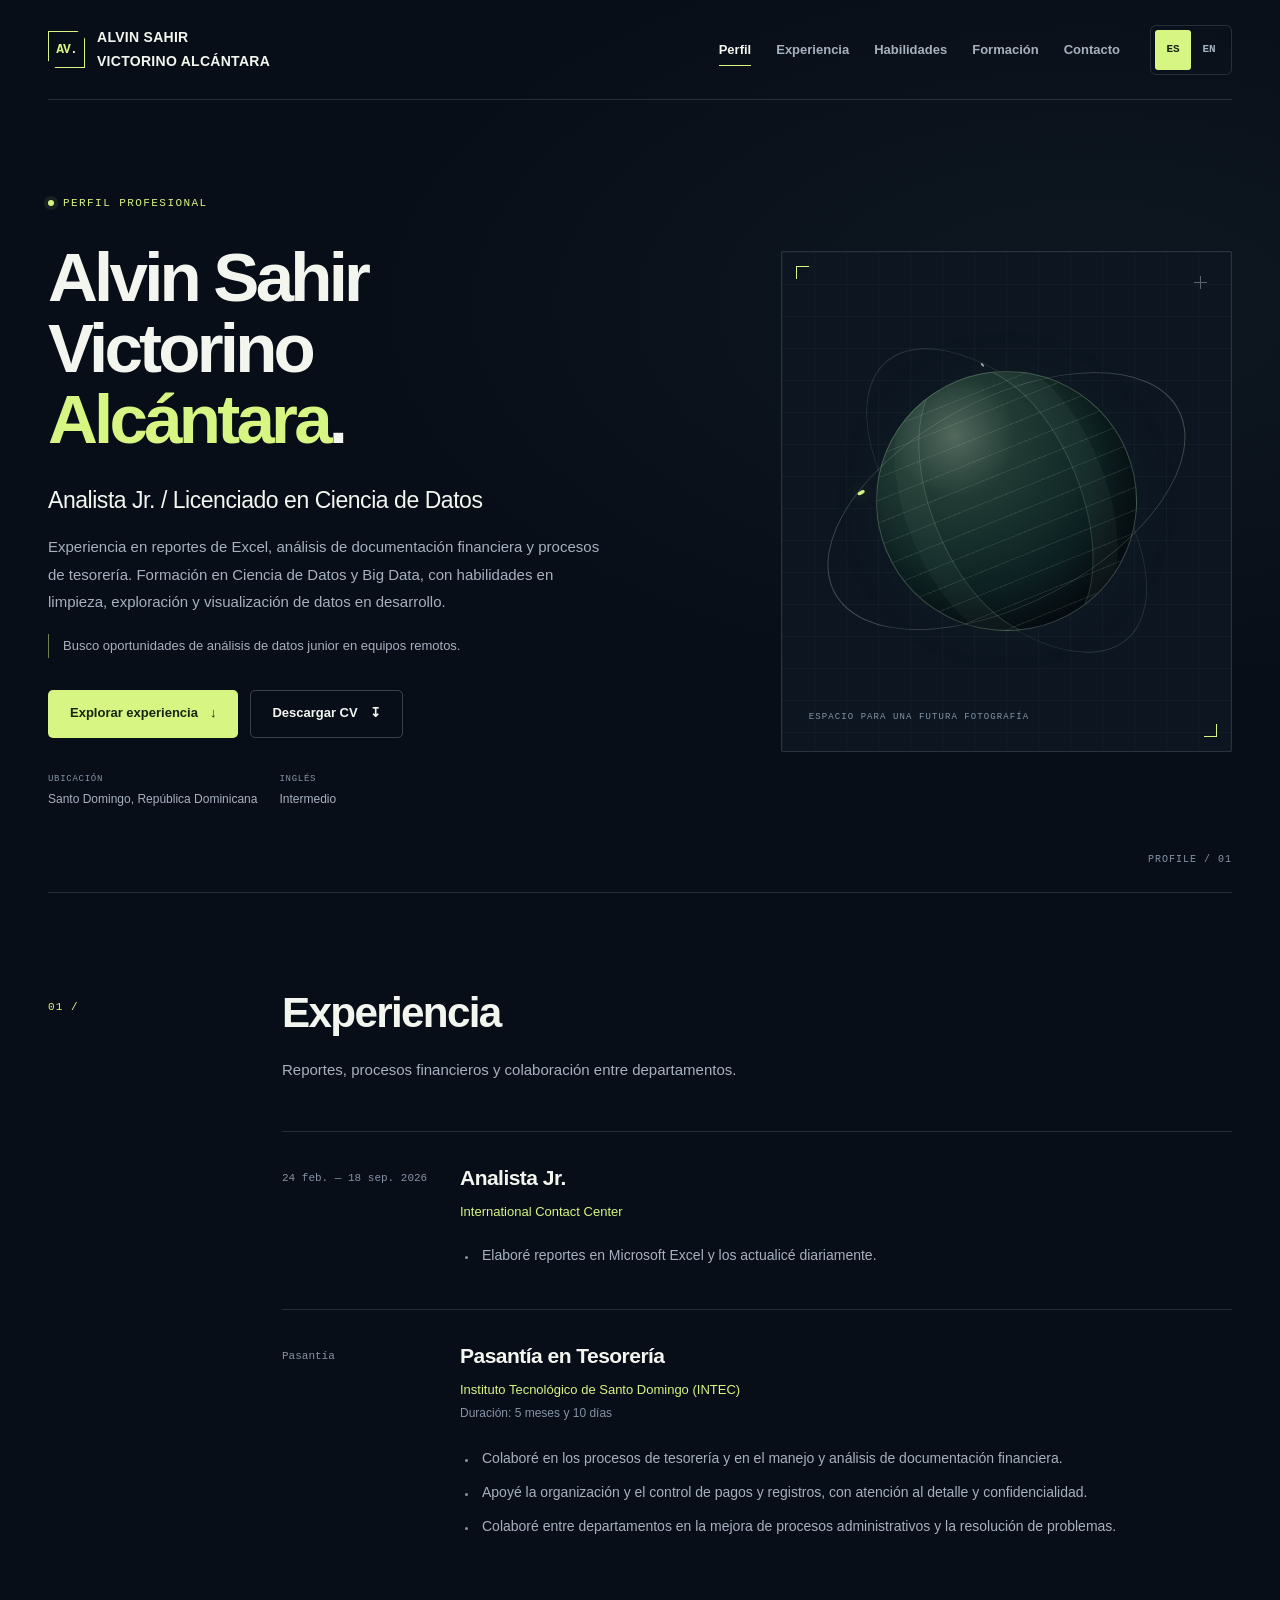
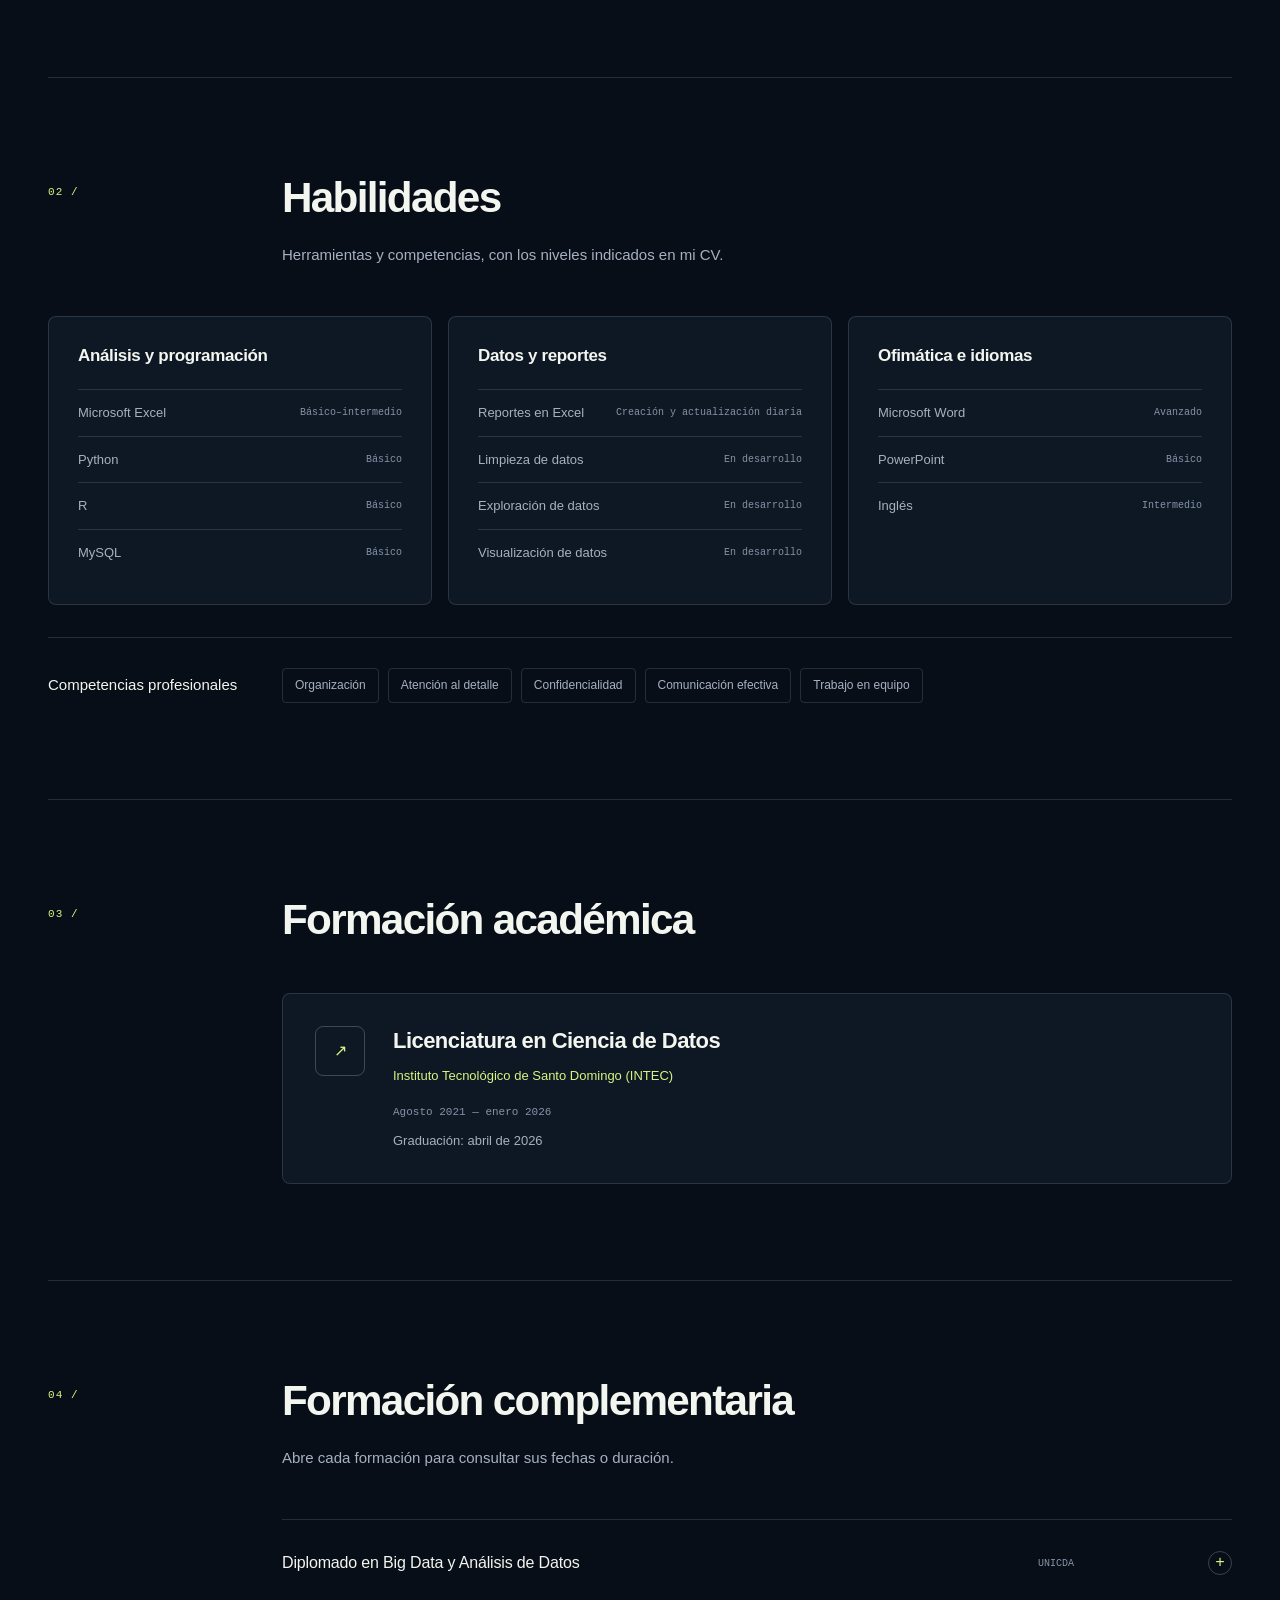
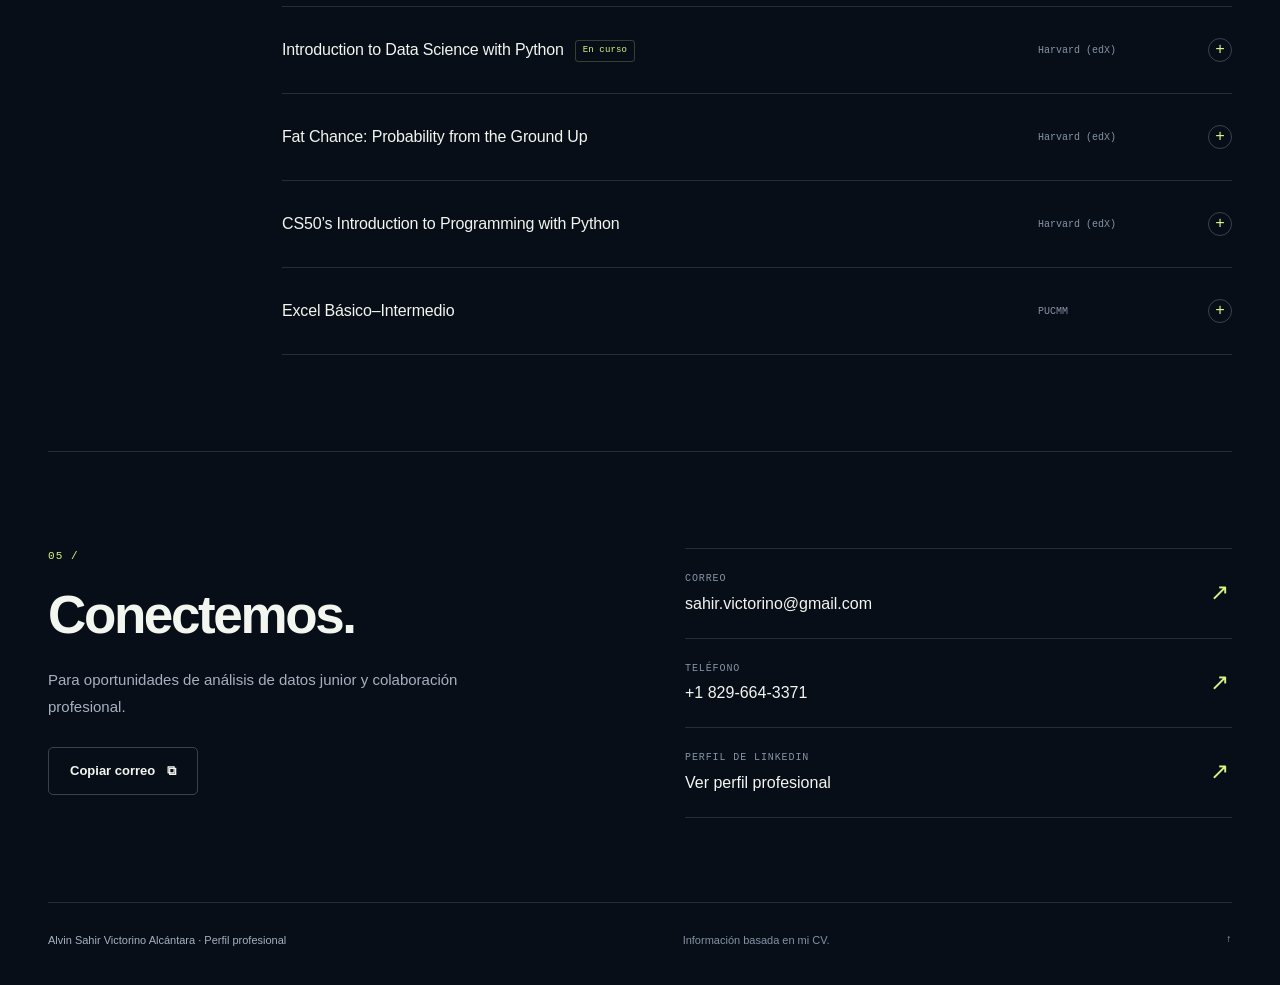
==== index.html @ cb299d7b "Publish bilingual CV website" ====
<!doctype html>
<html lang="es">
<head>
  <meta charset="utf-8">
  <meta name="viewport" content="width=device-width, initial-scale=1">
  <meta name="robots" content="noindex, nofollow, noarchive">
  <meta name="googlebot" content="noindex, nofollow, noarchive">
  <meta name="referrer" content="no-referrer">
  <meta name="theme-color" content="#090f16">
  <meta name="description" content="Perfil profesional de Alvin Sahir Victorino Alcántara: experiencia, habilidades y formación en Ciencia de Datos.">
  <title>Alvin Sahir Victorino Alcántara · Ciencia de Datos</title>
  <link rel="icon" href="./assets/favicon.svg" type="image/svg+xml">
  <link rel="stylesheet" href="./assets/styles.css">
  <script type="module" src="./assets/app.js"></script>
</head>
<body data-language="es" data-email="sahir.victorino@gmail.com" data-download-label="Descargar CV" data-downloading="Preparando descarga…" data-download-done="Descarga del CV iniciada." data-download-error="No se pudo descargar. Inténtalo de nuevo o contacta por correo." data-copied="Correo copiado." data-copy-error="No se pudo copiar. Puedes abrir el enlace de correo." data-menu-open="Abrir menú" data-menu-close="Cerrar menú">
  <a class="skip-link" href="#main">Saltar al contenido</a>
  <div class="site-shell">
    <header class="site-header">
      <a href="#profile" class="brand" aria-label="Alvin Sahir Victorino Alcántara"><span class="brand-mark" aria-hidden="true">AV<span>.</span></span><span class="brand-name">ALVIN SAHIR<br>VICTORINO ALCÁNTARA</span></a>
      <nav class="desktop-nav" aria-label="Navegación principal"><a class="nav-link" href="#profile">Perfil</a><a class="nav-link" href="#experience">Experiencia</a><a class="nav-link" href="#skills">Habilidades</a><a class="nav-link" href="#education">Formación</a><a class="nav-link" href="#contact">Contacto</a></nav>
      <div class="header-actions">
        <nav class="language-switch" aria-label="Idioma">
          <a data-language-link href="./" lang="es" hreflang="es" aria-label="Español" aria-current="page">ES</a>
          <a data-language-link href="./en/" lang="en" hreflang="en" aria-label="English">EN</a>
        </nav>
        <button class="menu-toggle" type="button" aria-label="Abrir menú" aria-expanded="false" aria-controls="mobile-nav"><span aria-hidden="true">☰</span></button>
      </div>
      <nav id="mobile-nav" class="mobile-nav" aria-label="Navegación móvil" hidden><a class="nav-link" href="#profile">Perfil</a><a class="nav-link" href="#experience">Experiencia</a><a class="nav-link" href="#skills">Habilidades</a><a class="nav-link" href="#education">Formación</a><a class="nav-link" href="#contact">Contacto</a></nav>
    </header>
    <main id="main" tabindex="-1">
      <section id="profile" class="hero section" aria-labelledby="profile-title">
        <div class="hero-copy">
          <p class="eyebrow"><span class="status-dot" aria-hidden="true"></span>Perfil profesional</p>
          <h1 id="profile-title" class="hero-name"><span>Alvin Sahir</span><span>Victorino</span><span>Alcántara<span class="name-dot" aria-hidden="true">.</span></span></h1>
          <p class="hero-role">Analista Jr. / Licenciado en Ciencia de Datos</p>
          <p class="hero-summary">Experiencia en reportes de Excel, análisis de documentación financiera y procesos de tesorería. Formación en Ciencia de Datos y Big Data, con habilidades en limpieza, exploración y visualización de datos en desarrollo.</p>
          <p class="hero-goal">Busco oportunidades de análisis de datos junior en equipos remotos.</p>
          <div class="hero-actions"><a class="button primary" href="#experience">Explorar experiencia<span aria-hidden="true">↓</span></a><button class="button secondary" type="button" data-download>Descargar CV<span aria-hidden="true">↧</span></button></div>
          <div class="hero-meta"><div class="meta-item"><span>Ubicación</span><strong>Santo Domingo, República Dominicana</strong></div><div class="meta-item"><span>Inglés</span><strong>Intermedio</strong></div></div>
        </div>
        <div class="hero-art">
          <div class="photo-stage" role="img" aria-label="Fondo abstracto provisional">
            <div class="orbital" aria-hidden="true"></div><div class="orbital ring-two" aria-hidden="true"></div><div class="abstract-core" aria-hidden="true"></div><div class="art-crosshair" aria-hidden="true">+</div>
            <span class="art-caption">Espacio para una futura fotografía</span>
          </div><span class="hero-index" aria-hidden="true">PROFILE / 01</span>
        </div>
      </section>
      <section id="experience" class="section" aria-labelledby="experience-title">
        <div class="section-heading"><p class="section-kicker">01 /</p><h2 id="experience-title">Experiencia</h2><p class="section-intro">Reportes, procesos financieros y colaboración entre departamentos.</p></div>
        <div class="experience-list"><article class="experience-item" data-fact-id="icc"><div class="experience-date">24 feb. — 18 sep. 2026</div><div class="experience-body"><h3>Analista Jr.</h3><p class="organization">International Contact Center</p><ul class="detail-list"><li>Elaboré reportes en Microsoft Excel y los actualicé diariamente.</li></ul></div></article><article class="experience-item" data-fact-id="intec-treasury"><div class="experience-date">Pasantía</div><div class="experience-body"><h3>Pasantía en Tesorería</h3><p class="organization">Instituto Tecnológico de Santo Domingo (INTEC)</p><p class="duration">Duración: 5 meses y 10 días</p><ul class="detail-list"><li>Colaboré en los procesos de tesorería y en el manejo y análisis de documentación financiera.</li><li>Apoyé la organización y el control de pagos y registros, con atención al detalle y confidencialidad.</li><li>Colaboré entre departamentos en la mejora de procesos administrativos y la resolución de problemas.</li></ul></div></article></div>
      </section>
      <section id="skills" class="section" aria-labelledby="skills-title">
        <div class="section-heading"><p class="section-kicker">02 /</p><h2 id="skills-title">Habilidades</h2><p class="section-intro">Herramientas y competencias, con los niveles indicados en mi CV.</p></div>
        <div class="skill-grid"><article class="skill-group"><h3>Análisis y programación</h3><ul class="skill-list"><li><span class="skill-name">Microsoft Excel</span><span class="skill-level">Básico–intermedio</span></li><li><span class="skill-name">Python</span><span class="skill-level">Básico</span></li><li><span class="skill-name">R</span><span class="skill-level">Básico</span></li><li><span class="skill-name">MySQL</span><span class="skill-level">Básico</span></li></ul></article><article class="skill-group"><h3>Datos y reportes</h3><ul class="skill-list"><li><span class="skill-name">Reportes en Excel</span><span class="skill-level">Creación y actualización diaria</span></li><li><span class="skill-name">Limpieza de datos</span><span class="skill-level">En desarrollo</span></li><li><span class="skill-name">Exploración de datos</span><span class="skill-level">En desarrollo</span></li><li><span class="skill-name">Visualización de datos</span><span class="skill-level">En desarrollo</span></li></ul></article><article class="skill-group"><h3>Ofimática e idiomas</h3><ul class="skill-list"><li><span class="skill-name">Microsoft Word</span><span class="skill-level">Avanzado</span></li><li><span class="skill-name">PowerPoint</span><span class="skill-level">Básico</span></li><li><span class="skill-name">Inglés</span><span class="skill-level">Intermedio</span></li></ul></article></div>
        <div class="soft-skills"><h3>Competencias profesionales</h3><ul class="skill-tags"><li>Organización</li><li>Atención al detalle</li><li>Confidencialidad</li><li>Comunicación efectiva</li><li>Trabajo en equipo</li></ul></div>
      </section>
      <section id="education" class="section" aria-labelledby="education-title">
        <div class="section-heading"><p class="section-kicker">03 /</p><h2 id="education-title">Formación académica</h2></div>
        <article class="education-card"><div class="education-icon" aria-hidden="true">↗</div><div class="education-body"><h3>Licenciatura en Ciencia de Datos</h3><p class="organization">Instituto Tecnológico de Santo Domingo (INTEC)</p><p class="education-date">Agosto 2021 — enero 2026</p><p class="graduation">Graduación: abril de 2026</p></div></article>
      </section>
      <section id="training" class="section" aria-labelledby="training-title">
        <div class="section-heading"><p class="section-kicker">04 /</p><h2 id="training-title">Formación complementaria</h2><p class="section-intro">Abre cada formación para consultar sus fechas o duración.</p></div>
        <div class="training-list"><details class="training-item" data-fact-id="big-data"><summary><span class="training-title">Diplomado en Big Data y Análisis de Datos</span><span class="training-provider">UNICDA</span><span class="training-toggle" aria-hidden="true">+</span></summary><div class="training-detail"><p>Duración: 80 horas.</p></div></details><details class="training-item" data-fact-id="python-data"><summary><span class="training-title">Introduction to Data Science with Python<span class="course-status">En curso</span></span><span class="training-provider">Harvard (edX)</span><span class="training-toggle" aria-hidden="true">+</span></summary><div class="training-detail"><p>Junio 2024 — presente. En curso.</p></div></details><details class="training-item" data-fact-id="probability"><summary><span class="training-title">Fat Chance: Probability from the Ground Up</span><span class="training-provider">Harvard (edX)</span><span class="training-toggle" aria-hidden="true">+</span></summary><div class="training-detail"><p>Noviembre 2024 — 5 de febrero de 2025.</p></div></details><details class="training-item" data-fact-id="cs50-python"><summary><span class="training-title">CS50’s Introduction to Programming with Python</span><span class="training-provider">Harvard (edX)</span><span class="training-toggle" aria-hidden="true">+</span></summary><div class="training-detail"><p>Octubre 2024 — 4 de diciembre de 2024.</p></div></details><details class="training-item" data-fact-id="excel"><summary><span class="training-title">Excel Básico–Intermedio</span><span class="training-provider">PUCMM</span><span class="training-toggle" aria-hidden="true">+</span></summary><div class="training-detail"><p>Marzo — abril de 2021. Duración: 20 horas.</p></div></details></div>
      </section>
      <section id="contact" class="section contact-section" aria-labelledby="contact-title">
        <div class="contact-layout"><div class="contact-copy"><p class="section-kicker">05 /</p><h2 id="contact-title">Conectemos.</h2><p class="section-intro">Para oportunidades de análisis de datos junior y colaboración profesional.</p><button class="button secondary copy-email" type="button" data-copy-email>Copiar correo<span aria-hidden="true">⧉</span></button></div><div class="contact-links">
          <a class="contact-link" href="mailto:sahir.victorino@gmail.com"><span class="contact-label">Correo</span><span class="contact-value">sahir.victorino@gmail.com</span><span class="contact-arrow" aria-hidden="true">↗</span></a>
          <a class="contact-link" href="tel:+18296643371"><span class="contact-label">Teléfono</span><span class="contact-value">+1 829-664-3371</span><span class="contact-arrow" aria-hidden="true">↗</span></a>
          <a class="contact-link" href="https://www.linkedin.com/in/alvin-sahir-victorino-alc%C3%A1ntara-02ab11277/" target="_blank" rel="noopener noreferrer nofollow"><span class="contact-label">Perfil de LinkedIn</span><span class="contact-value">Ver perfil profesional</span><span class="contact-arrow" aria-hidden="true">↗</span></a>
        </div></div>
      </section>
    </main>
    <footer class="site-footer"><span>Alvin Sahir Victorino Alcántara · Perfil profesional</span><span class="footer-note">Información basada en mi CV.</span><a href="#profile" aria-label="Volver al inicio">↑</a></footer>
  </div>
  <div class="toast" role="status" aria-live="polite" hidden></div>
</body>
</html>
---- assets/styles.css ----
/* Source-owned design system. The portrait stage accepts a future .profile-image. */
:root {
  color-scheme: dark;
  --ink: #080e18;
  --surface: #0e1724;
  --surface-raised: #141f2e;
  --text: #f3f5ef;
  --muted: #a6b1c0;
  --quiet: #8493a6;
  --accent: #d6f583;
  --accent-ink: #17230b;
  --line: rgba(166, 186, 205, .18);
  --line-strong: rgba(166, 186, 205, .3);
  --content-width: 1220px;
  --radius: 16px;
  --sans: 'Segoe UI', Arial, sans-serif;
  --mono: 'Cascadia Code', 'Consolas', monospace;
}

*, *::before, *::after { box-sizing: border-box; }
html { scroll-behavior: smooth; scroll-padding-top: 112px; }
body {
  margin: 0;
  background: var(--ink);
  color: var(--text);
  font-family: var(--sans);
  font-size: 16px;
  line-height: 1.65;
  -webkit-font-smoothing: antialiased;
  text-rendering: optimizeLegibility;
}
body::before {
  position: absolute;
  inset: 0 0 auto;
  height: 880px;
  z-index: -1;
  pointer-events: none;
  content: '';
  background: radial-gradient(ellipse at 85% 35%, rgba(80, 114, 123, .09), transparent 48%);
}
::selection { background: var(--accent); color: var(--accent-ink); }
a { color: inherit; }
button, input { font: inherit; }
button { color: inherit; }
button, a, summary { -webkit-tap-highlight-color: transparent; }
button, summary { cursor: pointer; }
img { display: block; max-width: 100%; }
button { appearance: none; }
a:focus-visible, button:focus-visible, summary:focus-visible {
  outline: 3px solid var(--accent);
  outline-offset: 5px;
}
[hidden] { display: none !important; }
h1, h2, h3, p { margin: 0; }
h1, h2, h3 { line-height: 1.16; }
ul { margin: 0; padding: 0; }
.site-shell { width: min(var(--content-width), calc(100% - 96px)); margin-inline: auto; }
.sr-only {
  position: absolute;
  width: 1px;
  height: 1px;
  padding: 0;
  margin: -1px;
  overflow: hidden;
  clip: rect(0, 0, 0, 0);
  white-space: nowrap;
  border: 0;
}
.skip-link {
  position: fixed;
  top: 12px;
  left: 12px;
  z-index: 100;
  padding: 10px 18px;
  border-radius: 4px;
  background: var(--accent);
  color: var(--accent-ink);
  font-weight: 700;
  text-decoration: none;
  transform: translateY(-160%);
}
.skip-link:focus { transform: translateY(0); }

/* Navigation */
.site-header {
  display: flex;
  align-items: center;
  justify-content: space-between;
  gap: 30px;
  min-height: 100px;
  border-bottom: 1px solid var(--line);
}
.brand { display: inline-flex; align-items: center; gap: 12px; text-decoration: none; flex-shrink: 0; }
.brand-mark {
  display: flex;
  align-items: center;
  justify-content: center;
  width: 37px;
  height: 37px;
  border: 1px solid var(--accent);
  color: var(--accent);
  font-family: var(--mono);
  font-size: 13px;
  font-weight: 600;
  letter-spacing: -1px;
  clip-path: polygon(0 0, 80% 0, 100% 20%, 100% 100%, 20% 100%, 0 80%);
}
.brand-mark > span { color: var(--text); }
.brand-name { font-size: 14px; font-weight: 650; letter-spacing: .02em; }
.desktop-nav { display: flex; align-items: center; gap: 25px; margin-left: auto; }
.nav-link {
  position: relative;
  padding-block: 8px;
  color: var(--muted);
  font-size: 13px;
  font-weight: 550;
  text-decoration: none;
  transition: color .18s ease;
}
.nav-link::after {
  position: absolute;
  bottom: 2px;
  left: 0;
  width: 100%;
  height: 1px;
  content: '';
  background: var(--accent);
  transform: scaleX(0);
  transform-origin: left;
  transition: transform .18s ease;
}
.nav-link:hover, .nav-link[aria-current='location'] { color: var(--text); }
.nav-link:hover::after, .nav-link[aria-current='location']::after { transform: scaleX(1); }
.header-actions { display: flex; align-items: center; gap: 16px; }
.language-switch { display: inline-flex; align-items: center; padding: 4px; border: 1px solid var(--line); border-radius: 6px; }
.language-switch a {
  display: grid;
  place-items: center;
  min-width: 36px;
  height: 40px;
  border-radius: 3px;
  color: var(--muted);
  font-family: var(--mono);
  font-size: 11px;
  font-weight: 600;
  text-decoration: none;
}
.language-switch a[aria-current='page'], .language-switch a[aria-current='true'] { background: var(--accent); color: var(--accent-ink); }
.language-switch a:hover { color: var(--text); background: var(--surface-raised); }
.language-switch a[aria-current]:hover { color: var(--accent-ink); background: var(--accent); }
.menu-toggle {
  display: none;
  width: 42px;
  min-height: 42px;
  border: 1px solid var(--line-strong);
  border-radius: 6px;
  background: transparent;
  font-size: 21px;
  line-height: 1;
}
.mobile-nav { width: 100%; flex-basis: 100%; padding: 16px 0 0; }
.mobile-nav .nav-link { display: block; padding: 12px 8px; font-size: 15px; }
.mobile-nav .nav-link::after { display: none; }

/* Intro: a typographic portfolio with a replaceable abstract photo stage. */
.section { padding-block: 96px; border-bottom: 1px solid var(--line); }
.hero {
  position: relative;
  display: grid;
  grid-template-columns: minmax(0, 1.2fr) minmax(0, .8fr);
  align-items: center;
  gap: 56px;
  min-height: 740px;
  padding-top: 94px;
  padding-bottom: 84px;
}
.eyebrow {
  display: flex;
  align-items: center;
  gap: 9px;
  margin-bottom: 30px;
  color: var(--accent);
  font-family: var(--mono);
  font-size: 11px;
  font-weight: 500;
  letter-spacing: .13em;
  text-transform: uppercase;
}
.status-dot { width: 6px; height: 6px; flex: 0 0 6px; border-radius: 50%; background: var(--accent); box-shadow: 0 0 0 4px rgba(214, 245, 131, .08); }
.hero-name { font-size: clamp(47px, 5.4vw, 78px); font-weight: 600; letter-spacing: -.055em; line-height: 1.025; }
.hero-name > span { display: block; }
.hero-name > span:last-child { color: var(--accent); }
.name-dot { color: var(--text); }
.hero-role { max-width: 580px; margin-top: 29px; font-size: clamp(18px, 1.8vw, 23px); font-weight: 450; line-height: 1.4; letter-spacing: -.02em; }
.hero-summary { max-width: 560px; margin-top: 17px; color: var(--muted); font-size: 15px; line-height: 1.85; }
.hero-goal { max-width: 560px; margin-top: 18px; padding-left: 14px; border-left: 1px solid rgba(214, 245, 131, .5); color: var(--muted); font-size: 13px; line-height: 1.8; }
.hero-actions { display: flex; align-items: center; flex-wrap: wrap; gap: 12px; margin-top: 32px; }
.button {
  display: inline-flex;
  align-items: center;
  justify-content: center;
  gap: 12px;
  min-height: 48px;
  padding: 11px 21px;
  border: 1px solid transparent;
  border-radius: 5px;
  font-size: 13px;
  font-weight: 650;
  line-height: 1.4;
  text-decoration: none;
  transition: background .18s ease, border-color .18s ease, transform .18s ease;
}
.button.primary { background: var(--accent); color: var(--accent-ink); }
.button.primary:hover { background: #e2ffa2; transform: translateY(-2px); }
.button.secondary { border-color: var(--line-strong); color: var(--text); background: transparent; }
.button.secondary:hover { background: var(--surface-raised); border-color: var(--muted); transform: translateY(-2px); }
.button svg { width: 16px; height: 16px; flex-shrink: 0; }
.hero-meta { display: flex; flex-wrap: wrap; gap: 10px 22px; margin-top: 34px; color: var(--quiet); }
.meta-item { display: grid; gap: 4px; font-size: 11px; letter-spacing: .02em; }
.meta-item > span { color: var(--quiet); font-family: var(--mono); font-size: 9px; letter-spacing: .08em; text-transform: uppercase; }
.meta-item > strong { color: var(--muted); font-size: 12px; font-weight: 500; line-height: 1.5; letter-spacing: 0; }
.meta-item svg { width: 13px; height: 13px; }
.hero-art { min-width: 0; padding-top: 0; }
.photo-stage {
  position: relative;
  isolation: isolate;
  display: grid;
  place-items: center;
  aspect-ratio: .9;
  width: 100%;
  overflow: hidden;
  border: 1px solid var(--line);
  border-radius: 2px;
  background-color: #0c1520;
  background-image: linear-gradient(rgba(151, 180, 195, .045) 1px, transparent 1px), linear-gradient(90deg, rgba(151, 180, 195, .045) 1px, transparent 1px);
  background-size: 32px 32px;
}
.photo-stage::before, .photo-stage::after {
  position: absolute;
  width: 13px;
  height: 13px;
  content: '';
  z-index: 4;
  border-color: var(--accent);
  border-style: solid;
}
.photo-stage::before { top: 14px; left: 14px; border-width: 1px 0 0 1px; }
.photo-stage::after { right: 14px; bottom: 14px; border-width: 0 1px 1px 0; }
.orbital {
  position: absolute;
  width: 79%;
  height: 79%;
  border: 1px solid rgba(192, 220, 192, .28);
  border-radius: 50%;
  transform: rotate(-28deg) scaleX(1.1) scaleY(.52);
  z-index: 2;
}
.orbital::after { position: absolute; top: 12%; left: 17%; width: 7px; height: 7px; border-radius: 50%; content: ''; background: var(--accent); box-shadow: 0 0 18px rgba(214, 245, 131, .35); }
.orbital.ring-two { width: 76%; height: 76%; transform: rotate(49deg) scaleX(1.08) scaleY(.5); border-color: rgba(182, 212, 232, .16); z-index: 0; }
.orbital.ring-two::after { width: 4px; height: 4px; background: #9aafbf; }
.abstract-core {
  position: relative;
  width: 58%;
  aspect-ratio: 1;
  overflow: hidden;
  border: 1px solid rgba(191, 227, 190, .25);
  border-radius: 50%;
  background: radial-gradient(circle at 30% 25%, #52685d 0, #213b34 23%, #0e2424 55%, #081018 82%);
  box-shadow: inset -18px -16px 34px rgba(0, 0, 0, .38), 0 0 65px rgba(153, 209, 142, .045);
  z-index: 1;
}
.abstract-core::before {
  position: absolute;
  inset: -4%;
  border-radius: 50%;
  content: '';
  background-image: repeating-linear-gradient(0deg, transparent 0, transparent 20px, rgba(211, 241, 208, .1) 20px, rgba(211, 241, 208, .1) 21px);
  transform: rotate(-22deg);
}
.abstract-core::after {
  position: absolute;
  inset: -5% 21%;
  border: 1px solid rgba(211, 241, 208, .18);
  border-radius: 50%;
  content: '';
  transform: rotate(-22deg);
  box-shadow: 27px 0 0 -1px rgba(211, 241, 208, .035), -27px 0 0 -1px rgba(211, 241, 208, .035);
}
.art-crosshair { position: absolute; top: 24px; right: 24px; width: 13px; height: 13px; opacity: .5; font-size: 0; }
.art-crosshair::before, .art-crosshair::after { position: absolute; background: var(--muted); content: ''; }
.art-crosshair::before { width: 13px; height: 1px; top: 6px; }
.art-crosshair::after { width: 1px; height: 13px; left: 6px; }
.art-caption { position: absolute; left: 27px; right: 27px; bottom: 26px; color: var(--quiet); font-family: var(--mono); font-size: 9px; line-height: 1.6; letter-spacing: .12em; text-transform: uppercase; z-index: 5; }
.art-caption strong { display: block; margin-bottom: 5px; color: var(--muted); font-weight: 400; }
.profile-image { position: absolute; inset: 0; width: 100%; height: 100%; object-fit: cover; object-position: center; z-index: 3; }
.photo-stage:has(.profile-image) .art-caption { color: white; text-shadow: 0 1px 5px black; }
.hero-index { position: absolute; bottom: 24px; right: 0; color: var(--quiet); font-family: var(--mono); font-size: 10px; letter-spacing: .1em; }

/* Reading rhythm and work history */
.section-heading { display: grid; grid-template-columns: 190px 1fr; gap: 18px 44px; align-items: start; margin-bottom: 48px; }
.section-kicker { padding-top: 10px; color: var(--accent); font-family: var(--mono); font-size: 11px; line-height: 1.6; letter-spacing: .1em; text-transform: uppercase; }
.section-heading h2 { font-size: clamp(29px, 3.3vw, 43px); font-weight: 550; letter-spacing: -.04em; }
.section-intro { grid-column: 2; max-width: 690px; color: var(--muted); font-size: 15px; line-height: 1.8; }
.experience-list { margin-left: 234px; }
.experience-item { display: grid; grid-template-columns: 146px 1fr; gap: 32px; padding-block: 32px; border-top: 1px solid var(--line); }
.experience-date { color: var(--quiet); font-family: var(--mono); font-size: 11px; line-height: 1.7; padding-top: 5px; }
.experience-body { min-width: 0; }
.experience-body h3 { font-size: 21px; font-weight: 550; letter-spacing: -.025em; line-height: 1.35; }
.organization { margin-top: 9px; color: var(--accent); font-size: 13px; line-height: 1.5; font-weight: 500; }
.duration { margin-top: 5px; color: var(--quiet); font-size: 12px; }
.detail-list { margin-top: 22px; padding-left: 17px; color: var(--muted); font-size: 14px; line-height: 1.8; }
.detail-list li { padding-left: 5px; margin-bottom: 9px; }
.detail-list li::marker { color: var(--quiet); font-size: 9px; }

/* Skills show source descriptions, without fabricated quantitative meters. */
.skill-grid { display: grid; grid-template-columns: repeat(3, minmax(0, 1fr)); gap: 16px; }
.skill-group { padding: 29px; background: var(--surface); border: 1px solid var(--line); border-radius: 8px; }
.skill-group h3 { margin-bottom: 24px; font-size: 17px; font-weight: 550; letter-spacing: -.02em; }
.skill-list { list-style: none; }
.skill-list li { display: flex; justify-content: space-between; flex-wrap: wrap; gap: 5px 15px; padding-block: 12px; border-top: 1px solid var(--line); font-size: 13px; }
.skill-name { color: var(--muted); }
.skill-level { color: var(--quiet); font-family: var(--mono); font-size: 10px; padding-top: 3px; }
.skill-group > p { color: var(--muted); font-size: 13px; line-height: 1.8; }
.skill-tag { display: inline-block; margin: 4px 4px 4px 0; padding: 5px 9px; border: 1px solid var(--line); border-radius: 4px; color: var(--muted); font-size: 11px; }
.soft-skills { display: grid; grid-template-columns: 190px 1fr; align-items: start; gap: 44px; margin-top: 32px; padding-top: 30px; border-top: 1px solid var(--line); }
.soft-skills h3 { padding-top: 6px; color: var(--text); font-size: 15px; font-weight: 500; line-height: 1.5; }
.skill-tags { display: flex; flex-wrap: wrap; gap: 9px; list-style: none; }
.skill-tags li { padding: 7px 12px; border: 1px solid var(--line); border-radius: 4px; color: var(--muted); font-size: 12px; line-height: 1.6; }

/* Academic details and disclosure controls */
.education-card { display: flex; gap: 28px; align-items: flex-start; margin-left: 234px; padding: 32px; background: var(--surface); border: 1px solid var(--line); border-radius: 8px; }
.education-icon { display: grid; place-items: center; width: 50px; height: 50px; flex-shrink: 0; border: 1px solid var(--line-strong); border-radius: 8px; color: var(--accent); }
.education-icon svg { width: 24px; height: 24px; }
.education-body h3 { font-size: 22px; font-weight: 550; line-height: 1.4; letter-spacing: -.025em; }
.education-date { margin-top: 18px; color: var(--quiet); font-family: var(--mono); font-size: 11px; }
.graduation { margin-top: 8px; color: var(--muted); font-size: 13px; }
.training-list { margin-left: 234px; border-top: 1px solid var(--line); }
.training-item { border-bottom: 1px solid var(--line); }
.training-item summary { display: grid; grid-template-columns: 1fr 150px 24px; gap: 20px; align-items: center; min-height: 86px; padding: 23px 0; list-style: none; }
.training-item summary::-webkit-details-marker { display: none; }
.training-title { font-size: 16px; font-weight: 500; line-height: 1.5; letter-spacing: -.01em; }
.course-status { display: inline-block; margin-left: 11px; padding: 3px 7px; border: 1px solid rgba(214, 245, 131, .22); border-radius: 3px; color: var(--accent); font-family: var(--mono); font-size: 9px; font-weight: 400; line-height: 1.5; letter-spacing: .015em; vertical-align: middle; }
.training-provider { color: var(--quiet); font-family: var(--mono); font-size: 10px; line-height: 1.7; }
.training-toggle { display: grid; place-items: center; width: 24px; height: 24px; border: 1px solid var(--line-strong); border-radius: 50%; color: var(--accent); font-family: var(--mono); font-size: 16px; line-height: 1; transition: transform .2s ease; }
.training-item[open] .training-toggle { transform: rotate(45deg); }
.training-item summary:hover .training-title { color: var(--accent); }
.training-detail { padding: 0 190px 26px 0; color: var(--muted); font-size: 14px; line-height: 1.8; }
.training-detail p + p { margin-top: 8px; }

/* Direct, useful contact actions. */
#contact { padding-bottom: 84px; }
.contact-layout { display: grid; grid-template-columns: 1fr 1fr; gap: 90px; }
.contact-copy { max-width: 440px; color: var(--muted); font-size: 16px; line-height: 1.8; }
.contact-copy .section-kicker { padding-top: 0; margin-bottom: 19px; }
.contact-copy h2 { color: var(--text); font-size: clamp(36px, 4.2vw, 53px); font-weight: 550; line-height: 1.14; letter-spacing: -.045em; }
.contact-copy .section-intro { margin-top: 21px; font-size: 15px; }
.copy-email { margin-top: 27px; }
.contact-copy h3 { margin-bottom: 16px; color: var(--text); font-size: 29px; line-height: 1.3; font-weight: 500; letter-spacing: -.025em; }
.contact-copy p + p { margin-top: 14px; }
.contact-links { border-top: 1px solid var(--line); }
.contact-link { display: grid; grid-template-columns: 1fr 22px; gap: 4px 16px; padding: 22px 0; border-bottom: 1px solid var(--line); text-decoration: none; transition: border-color .18s ease; }
.contact-label { color: var(--quiet); font-family: var(--mono); font-size: 10px; letter-spacing: .09em; text-transform: uppercase; }
.contact-value { grid-column: 1; min-width: 0; overflow-wrap: anywhere; font-size: 16px; line-height: 1.5; }
.contact-arrow { grid-column: 2; grid-row: 1 / 3; align-self: center; color: var(--accent); font-size: 23px; transition: transform .18s ease; }
.contact-link:hover { border-color: var(--accent); }
.contact-link:hover .contact-arrow { transform: translate(3px, -3px); }
.contact-link:hover .contact-value { color: var(--accent); }
button.contact-link { width: 100%; background: none; color: inherit; text-align: left; border-left: 0; border-right: 0; border-top: 0; font: inherit; }
.site-footer { display: flex; justify-content: space-between; align-items: center; gap: 28px; padding-block: 28px 36px; }
.site-footer > span:first-child { color: var(--muted); font-size: 11px; line-height: 1.7; }
.footer-note { color: var(--quiet); font-size: 11px; line-height: 1.7; }
.site-footer a { color: var(--muted); font-family: var(--mono); font-size: 10px; text-decoration: none; }
.site-footer a:hover { color: var(--accent); }
.toast { position: fixed; bottom: 24px; left: 50%; z-index: 30; width: max-content; max-width: calc(100% - 32px); padding: 13px 22px; border: 1px solid var(--line-strong); border-radius: 6px; background: var(--surface-raised); color: var(--text); box-shadow: 0 8px 40px rgba(0,0,0,.3); font-size: 13px; transform: translateX(-50%); }
.reveal { opacity: 1; }
body.js-ready .reveal.is-visible { animation: reveal-in .5s ease both; }
@keyframes reveal-in { from { transform: translateY(14px); } to { transform: translateY(0); } }

@media (min-width: 1600px) { .hero-name { font-size: 83px; } }
@media (max-width: 1120px) {
  .site-shell { width: calc(100% - 64px); }
  .site-header { gap: 20px; }
  .desktop-nav { gap: 17px; }
  .brand-name { display: none; }
  .hero { gap: 34px; min-height: 690px; }
  .hero-name { font-size: clamp(48px, 6vw, 68px); }
  .section-heading { grid-template-columns: 150px 1fr; gap: 18px 30px; }
  .experience-list, .education-card, .training-list { margin-left: 180px; }
  .experience-item { grid-template-columns: 110px 1fr; gap: 25px; }
  .skill-group { padding: 24px; }
  .soft-skills { grid-template-columns: 150px 1fr; gap: 30px; }
  .contact-layout { gap: 56px; }
}
@media (max-width: 900px) {
  .site-header { min-height: 84px; flex-wrap: wrap; padding-block: 14px; row-gap: 0; }
  .brand-name { display: inline; }
  .desktop-nav { display: none; }
  .menu-toggle { display: inline-grid; place-items: center; }
  html { scroll-padding-top: 30px; }
  .hero { min-height: auto; grid-template-columns: 1.15fr .85fr; gap: 24px; padding-top: 70px; padding-bottom: 70px; }
  .hero-name { font-size: clamp(42px, 6vw, 60px); }
  .hero-role { font-size: 19px; }
  .hero-summary { font-size: 14px; }
  .photo-stage { aspect-ratio: .72; }
  .art-caption { left: 18px; right: 18px; bottom: 20px; font-size: 8px; }
  .section { padding-block: 70px; }
  .section-heading { grid-template-columns: 1fr; gap: 15px; margin-bottom: 35px; }
  .section-kicker { padding-top: 0; }
  .section-intro { grid-column: 1; }
  .experience-list, .education-card, .training-list { margin-left: 0; }
  .experience-item { grid-template-columns: 130px 1fr; gap: 30px; }
  .skill-grid { grid-template-columns: repeat(2, minmax(0, 1fr)); }
  .skill-group:last-child:nth-child(odd) { grid-column: 1 / -1; }
  .soft-skills { grid-template-columns: 1fr; gap: 16px; }
  .contact-layout { gap: 34px; }
  .contact-value { font-size: 14px; }
}
@media (max-width: 640px) {
  .site-shell { width: calc(100% - 40px); }
  .site-header { min-height: 78px; gap: 0 10px; padding-block: 12px; }
  .brand { gap: 9px; }
  .brand-name { max-width: 120px; font-size: 12px; line-height: 1.3; }
  .brand-mark { width: 33px; height: 33px; font-size: 11px; }
  .header-actions { gap: 8px; }
  .language-switch { padding: 3px; }
  .language-switch a { min-width: 33px; height: 40px; font-size: 10px; }
  .menu-toggle { width: 40px; min-height: 44px; font-size: 19px; }
  .hero { display: flex; flex-direction: column; align-items: stretch; gap: 42px; padding-top: 48px; padding-bottom: 52px; }
  .eyebrow { margin-bottom: 25px; font-size: 10px; letter-spacing: .1em; }
  .hero-name { font-size: clamp(42px, 11vw, 68px); }
  .hero-role { margin-top: 25px; font-size: 21px; }
  .hero-summary { font-size: 15px; }
  .hero-goal { font-size: 13px; }
  .hero-actions { margin-top: 26px; gap: 10px; }
  .button { min-height: 48px; padding-inline: 16px; font-size: 12px; }
  .hero-meta { gap: 9px 16px; margin-top: 27px; }
  .meta-item { font-size: 10px; }
  .meta-item > strong { font-size: 12px; }
  .hero-art { width: 100%; }
  .photo-stage { aspect-ratio: 1.32; }
  .abstract-core { width: 43%; }
  .orbital { width: 65%; height: 100%; }
  .orbital.ring-two { width: 60%; height: 100%; }
  .art-caption { left: 22px; bottom: 19px; font-size: 8px; }
  .hero-index { bottom: 17px; font-size: 9px; }
  .section { padding-block: 57px; }
  .section-heading { gap: 12px; margin-bottom: 28px; }
  .section-heading h2 { font-size: 33px; }
  .section-intro { font-size: 14px; }
  .experience-item { grid-template-columns: 1fr; gap: 13px; padding-block: 27px; }
  .experience-date { font-size: 10px; padding-top: 0; }
  .experience-body h3 { font-size: 20px; }
  .detail-list { margin-top: 18px; font-size: 14px; }
  .skill-grid { grid-template-columns: 1fr; gap: 12px; }
  .skill-group:last-child:nth-child(odd) { grid-column: auto; }
  .skill-group { padding: 25px; }
  .skill-group h3 { margin-bottom: 18px; font-size: 17px; }
  .skill-list li { font-size: 14px; }
  .education-card { gap: 18px; padding: 24px 20px; }
  .education-icon { width: 38px; height: 38px; border-radius: 5px; }
  .education-icon svg { width: 20px; height: 20px; }
  .education-body h3 { font-size: 19px; }
  .organization { font-size: 12px; }
  .education-date { margin-top: 15px; font-size: 10px; }
  .training-item summary { grid-template-columns: 1fr 24px; gap: 6px 18px; min-height: 90px; padding-block: 20px; }
  .training-title { font-size: 15px; }
  .course-status { display: table; margin: 8px 0 0; }
  .training-provider { grid-column: 1; font-size: 10px; }
  .training-toggle { grid-column: 2; grid-row: 1 / 3; }
  .training-detail { padding: 0 20px 23px 0; font-size: 13px; }
  .contact-layout { grid-template-columns: 1fr; gap: 30px; }
  .contact-copy { font-size: 15px; }
  .contact-copy h3 { font-size: 27px; }
  .contact-copy h2 { font-size: 39px; }
  .contact-value { font-size: 16px; }
  #contact { padding-bottom: 57px; }
  .site-footer { flex-wrap: wrap; align-items: flex-start; gap: 12px 20px; padding-block: 23px 30px; }
  .site-footer > span:first-child { flex-basis: calc(100% - 44px); font-size: 10px; }
  .site-footer .footer-note { flex: 1; order: 3; }
  .site-footer a { order: 2; margin-left: auto; }
  .footer-note { font-size: 10px; }
  .site-footer a { white-space: nowrap; font-size: 9px; }
}
@media (max-width: 360px) {
  .site-shell { width: calc(100% - 32px); }
  .brand-name { font-size: 11px; max-width: 95px; }
  .hero-name { font-size: 41px; }
  .hero-actions { align-items: stretch; }
  .button { flex: 1 1 auto; }
  .education-card { gap: 13px; padding: 20px 16px; }
  .education-body h3 { font-size: 17px; }
}
@media (prefers-reduced-motion: reduce) {
  html { scroll-behavior: auto; }
  *, *::before, *::after { animation-duration: .01ms !important; animation-iteration-count: 1 !important; transition-duration: .01ms !important; }
}
@media print {
  :root { color-scheme: light; --text: #111827; --muted: #374151; --quiet: #4b5563; --accent: #1f2937; --line: #d1d5db; }
  @page { margin: 16mm; }
  html { scroll-behavior: auto; }
  body { background: white; font-family: Arial, sans-serif; font-size: 10pt; line-height: 1.5; }
  body::before, .skip-link, .site-header, .mobile-nav, .hero-art, .hero-index, .hero-actions, .toast, .contact-arrow, .training-toggle, .site-footer a { display: none !important; }
  .site-shell { width: 100%; max-width: none; }
  .section, .hero { display: block; padding-block: 20px; min-height: 0; border-color: #d1d5db; }
  .hero { padding-top: 0; }
  .eyebrow { margin-bottom: 10px; color: #4b5563; font-size: 8pt; }
  .status-dot { display: none; }
  .hero-name { font-size: 29pt; line-height: 1.1; letter-spacing: -.025em; }
  .hero-name > span { display: inline; }
  .hero-name > span + span::before { content: ' '; }
  .hero-role { margin-top: 12px; font-size: 14pt; }
  .hero-summary { max-width: none; margin-top: 10px; font-size: 10pt; }
  .hero-goal { max-width: none; font-size: 9pt; margin-top: 10px; border-color: #9ca3af; }
  .hero-meta { margin-top: 14px; }
  .section-heading { display: block; margin-bottom: 15px; }
  .section-kicker { display: none; }
  .section-heading h2 { font-size: 18pt; }
  .section-intro { margin-top: 10px; font-size: 10pt; max-width: none; }
  .experience-list, .education-card, .training-list { margin-left: 0; }
  .experience-item { grid-template-columns: 110px 1fr; gap: 20px; padding-block: 15px; break-inside: avoid; }
  .experience-body h3 { font-size: 12pt; }
  .organization, .detail-list, .graduation { font-size: 10pt; }
  .detail-list { margin-top: 10px; line-height: 1.5; }
  .detail-list li { margin-bottom: 5px; }
  .skill-grid { grid-template-columns: repeat(2, 1fr); gap: 12px; }
  .skill-group { padding: 15px; background: white; border-color: #d1d5db; break-inside: avoid; }
  .skill-group h3 { font-size: 11pt; margin-bottom: 10px; }
  .skill-list li { padding-block: 6px; font-size: 9pt; }
  .skill-level { font-size: 8pt; }
  .soft-skills { display: block; margin-top: 15px; padding-top: 15px; break-inside: avoid; }
  .soft-skills h3 { font-size: 11pt; margin-bottom: 10px; }
  .skill-tags { gap: 6px; }
  .skill-tags li { padding: 4px 7px; font-size: 9pt; }
  .education-card { background: white; padding: 15px; break-inside: avoid; }
  .education-body h3 { font-size: 12pt; }
  .education-icon { display: none; }
  .training-item { break-inside: avoid; }
  .training-item summary { min-height: auto; padding-block: 10px; grid-template-columns: 1fr 140px; }
  .training-title { font-size: 10pt; }
  .training-provider { font-size: 8pt; }
  .course-status { display: inline-block; margin-left: 8px; border-color: #9ca3af; font-size: 7pt; }
  .training-detail { padding: 0 0 10px; font-size: 9pt; }
  .contact-layout { display: block; }
  .contact-copy { max-width: none; font-size: 10pt; }
  .contact-copy h3 { font-size: 13pt; }
  .contact-copy h2 { font-size: 18pt; }
  .contact-copy .section-kicker, .copy-email { display: none; }
  .contact-copy .section-intro { font-size: 10pt; margin-top: 10px; }
  .contact-links { margin-top: 15px; }
  .contact-link { display: block; padding: 10px 0; }
  .contact-label { font-size: 8pt; margin-right: 10px; }
  .contact-value { font-size: 10pt; }
  .contact-link[href^='https']::after { content: ' (' attr(href) ')'; color: #4b5563; font-size: 8pt; overflow-wrap: anywhere; }
  .site-footer { padding-block: 15px 0; }
  .footer-note { font-size: 8pt; }
  .reveal { animation: none !important; transform: none !important; opacity: 1 !important; }
}
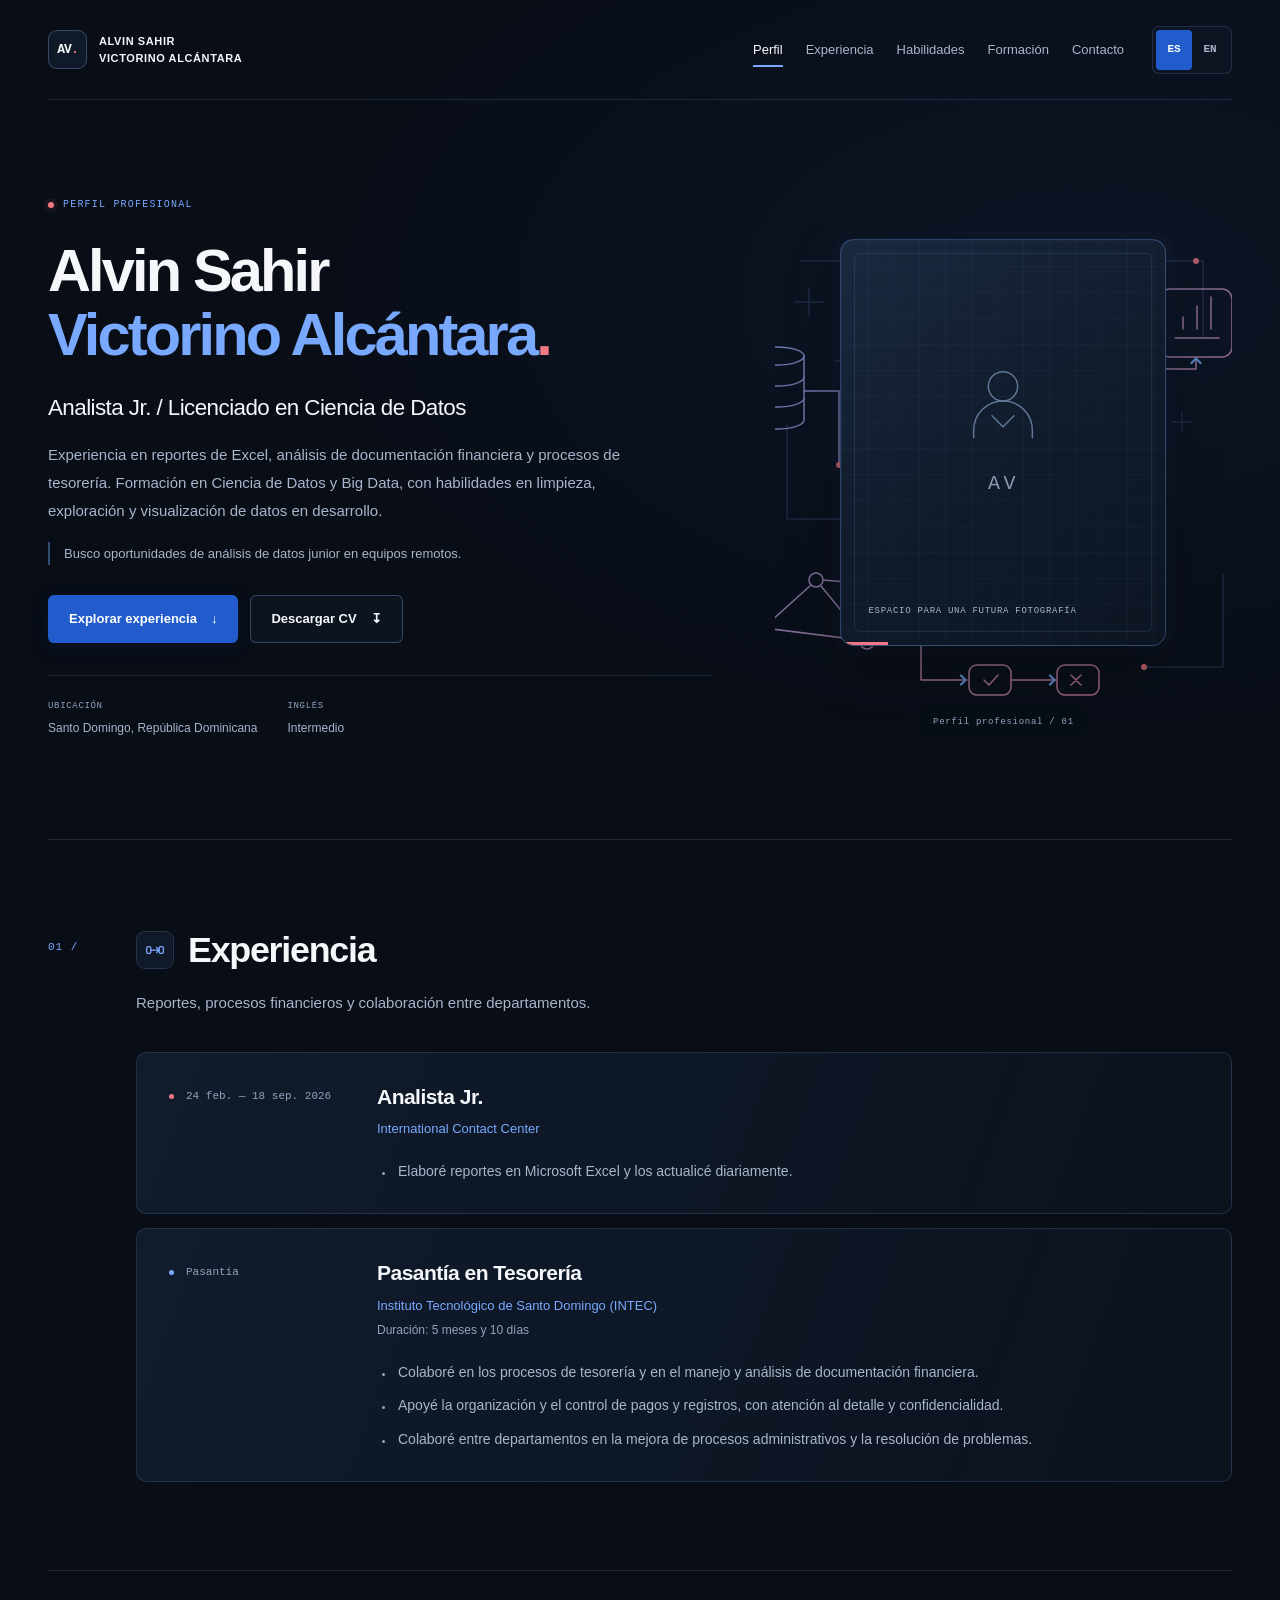
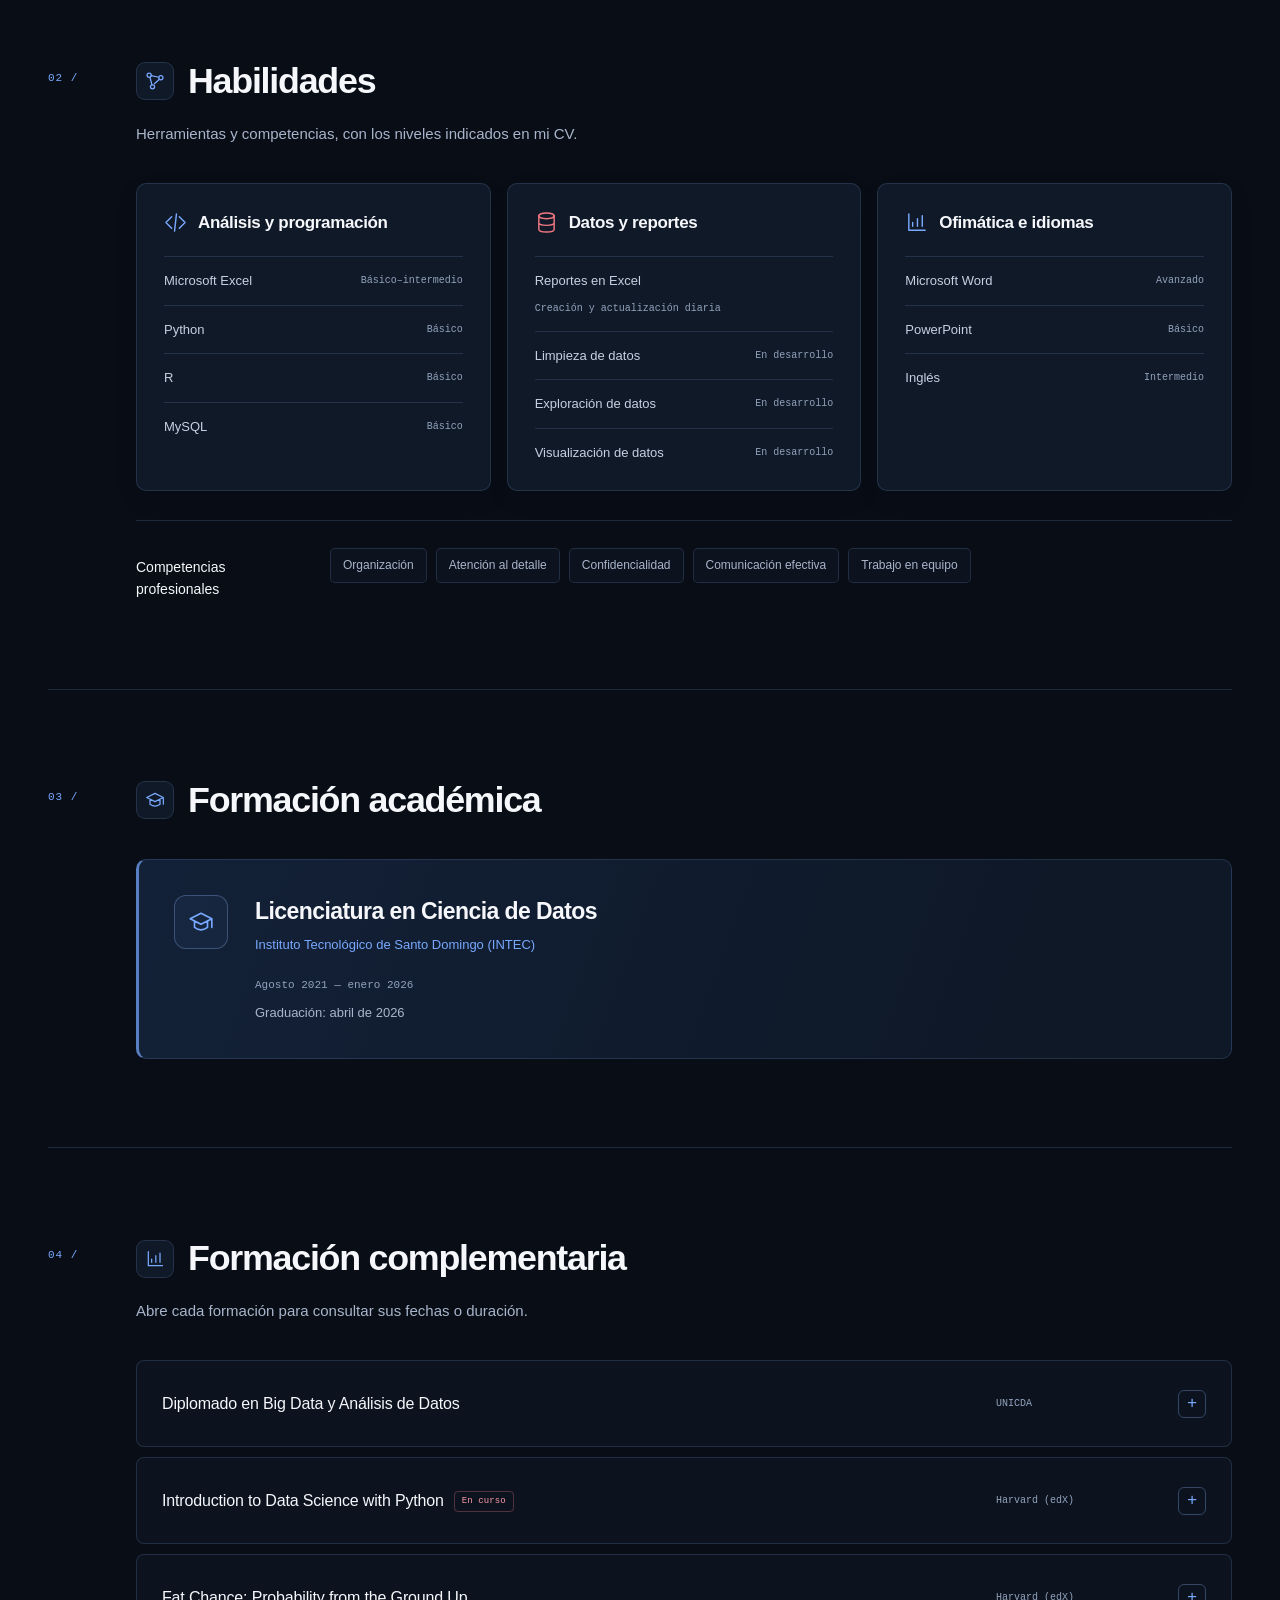
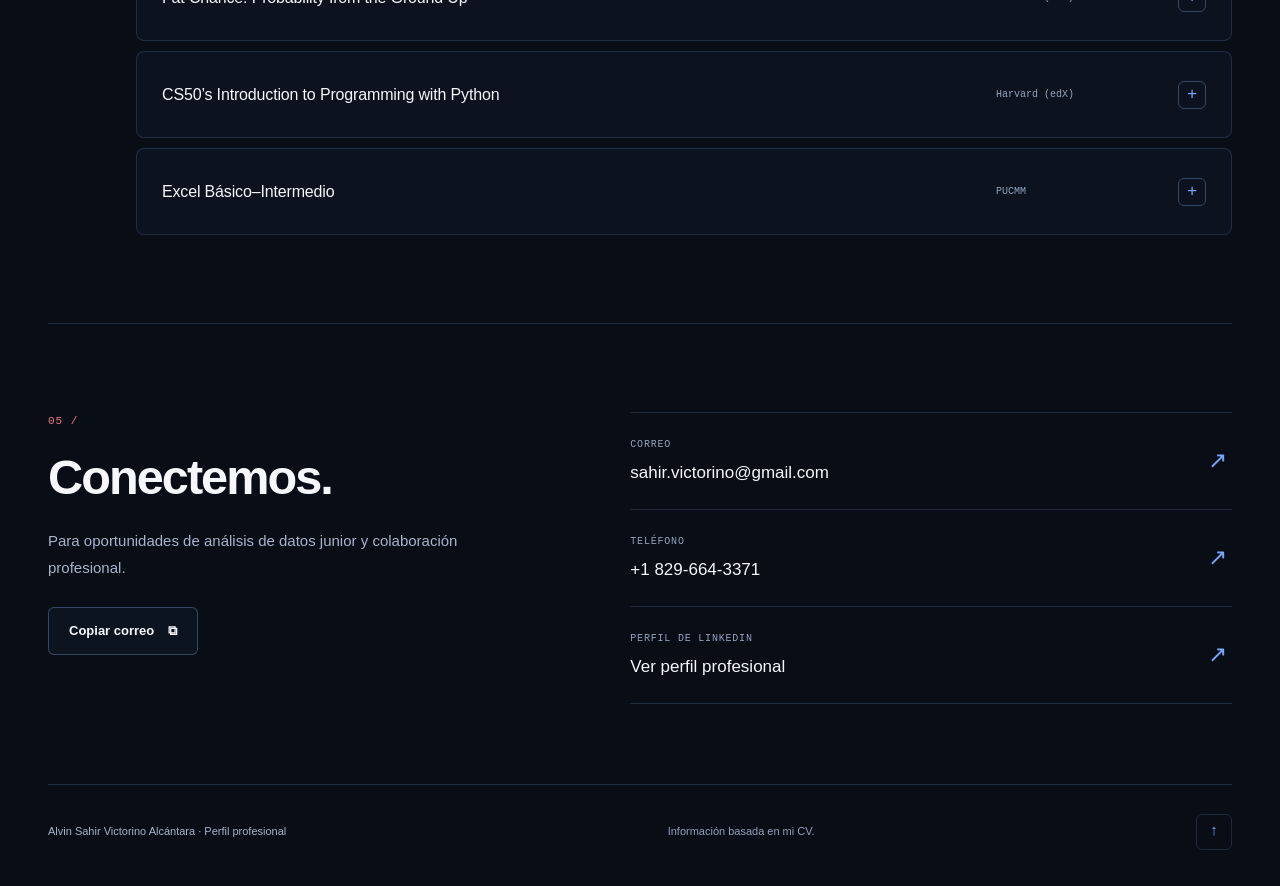
==== commit 4ff97d2c: "Redesign data portfolio with blue and coral visual identity" ====
--- a/index.html
+++ b/index.html
@@ -6,7 +6,7 @@
   <meta name="robots" content="noindex, nofollow, noarchive">
   <meta name="googlebot" content="noindex, nofollow, noarchive">
   <meta name="referrer" content="no-referrer">
-  <meta name="theme-color" content="#090f16">
+  <meta name="theme-color" content="#080d16">
   <meta name="description" content="Perfil profesional de Alvin Sahir Victorino Alcántara: experiencia, habilidades y formación en Ciencia de Datos.">
   <title>Alvin Sahir Victorino Alcántara · Ciencia de Datos</title>
   <link rel="icon" href="./assets/favicon.svg" type="image/svg+xml">
@@ -32,7 +32,7 @@
       <section id="profile" class="hero section" aria-labelledby="profile-title">
         <div class="hero-copy">
           <p class="eyebrow"><span class="status-dot" aria-hidden="true"></span>Perfil profesional</p>
-          <h1 id="profile-title" class="hero-name"><span>Alvin Sahir</span><span>Victorino</span><span>Alcántara<span class="name-dot" aria-hidden="true">.</span></span></h1>
+          <h1 id="profile-title" class="hero-name"><span>Alvin Sahir</span><span>Victorino Alcántara<span class="name-dot" aria-hidden="true">.</span></span></h1>
           <p class="hero-role">Analista Jr. / Licenciado en Ciencia de Datos</p>
           <p class="hero-summary">Experiencia en reportes de Excel, análisis de documentación financiera y procesos de tesorería. Formación en Ciencia de Datos y Big Data, con habilidades en limpieza, exploración y visualización de datos en desarrollo.</p>
           <p class="hero-goal">Busco oportunidades de análisis de datos junior en equipos remotos.</p>
@@ -40,27 +40,28 @@
           <div class="hero-meta"><div class="meta-item"><span>Ubicación</span><strong>Santo Domingo, República Dominicana</strong></div><div class="meta-item"><span>Inglés</span><strong>Intermedio</strong></div></div>
         </div>
         <div class="hero-art">
+          <img class="hero-diagram" src="./assets/data-flow.svg" alt="" aria-hidden="true" width="560" height="560">
           <div class="photo-stage" role="img" aria-label="Fondo abstracto provisional">
-            <div class="orbital" aria-hidden="true"></div><div class="orbital ring-two" aria-hidden="true"></div><div class="abstract-core" aria-hidden="true"></div><div class="art-crosshair" aria-hidden="true">+</div>
+            <div class="portrait-placeholder" aria-hidden="true"><svg class="portrait-outline" viewBox="0 0 24 24" fill="none" stroke="currentColor" stroke-width="1.5" stroke-linecap="round" stroke-linejoin="round" aria-hidden="true" focusable="false"><circle cx="12" cy="8" r="4"/><path d="M4 22v-2a8 8 0 0 1 16 0v2M9 16l3 3 3-3"/></svg><span class="portrait-monogram">AV</span></div>
             <span class="art-caption">Espacio para una futura fotografía</span>
-          </div><span class="hero-index" aria-hidden="true">PROFILE / 01</span>
+          </div><span class="hero-index" aria-hidden="true">Perfil profesional / 01</span>
         </div>
       </section>
       <section id="experience" class="section" aria-labelledby="experience-title">
-        <div class="section-heading"><p class="section-kicker">01 /</p><h2 id="experience-title">Experiencia</h2><p class="section-intro">Reportes, procesos financieros y colaboración entre departamentos.</p></div>
+        <div class="section-heading"><p class="section-kicker">01 /</p><h2 id="experience-title" class="heading-title"><svg class="section-icon" viewBox="0 0 24 24" fill="none" stroke="currentColor" stroke-width="1.5" stroke-linecap="round" stroke-linejoin="round" aria-hidden="true" focusable="false"><rect x="2" y="8" width="5" height="8" rx="1.5"/><rect x="17" y="8" width="5" height="8" rx="1.5"/><path d="M7 12h10m-3-3 3 3-3 3"/></svg><span>Experiencia</span></h2><p class="section-intro">Reportes, procesos financieros y colaboración entre departamentos.</p></div>
         <div class="experience-list"><article class="experience-item" data-fact-id="icc"><div class="experience-date">24 feb. — 18 sep. 2026</div><div class="experience-body"><h3>Analista Jr.</h3><p class="organization">International Contact Center</p><ul class="detail-list"><li>Elaboré reportes en Microsoft Excel y los actualicé diariamente.</li></ul></div></article><article class="experience-item" data-fact-id="intec-treasury"><div class="experience-date">Pasantía</div><div class="experience-body"><h3>Pasantía en Tesorería</h3><p class="organization">Instituto Tecnológico de Santo Domingo (INTEC)</p><p class="duration">Duración: 5 meses y 10 días</p><ul class="detail-list"><li>Colaboré en los procesos de tesorería y en el manejo y análisis de documentación financiera.</li><li>Apoyé la organización y el control de pagos y registros, con atención al detalle y confidencialidad.</li><li>Colaboré entre departamentos en la mejora de procesos administrativos y la resolución de problemas.</li></ul></div></article></div>
       </section>
       <section id="skills" class="section" aria-labelledby="skills-title">
-        <div class="section-heading"><p class="section-kicker">02 /</p><h2 id="skills-title">Habilidades</h2><p class="section-intro">Herramientas y competencias, con los niveles indicados en mi CV.</p></div>
-        <div class="skill-grid"><article class="skill-group"><h3>Análisis y programación</h3><ul class="skill-list"><li><span class="skill-name">Microsoft Excel</span><span class="skill-level">Básico–intermedio</span></li><li><span class="skill-name">Python</span><span class="skill-level">Básico</span></li><li><span class="skill-name">R</span><span class="skill-level">Básico</span></li><li><span class="skill-name">MySQL</span><span class="skill-level">Básico</span></li></ul></article><article class="skill-group"><h3>Datos y reportes</h3><ul class="skill-list"><li><span class="skill-name">Reportes en Excel</span><span class="skill-level">Creación y actualización diaria</span></li><li><span class="skill-name">Limpieza de datos</span><span class="skill-level">En desarrollo</span></li><li><span class="skill-name">Exploración de datos</span><span class="skill-level">En desarrollo</span></li><li><span class="skill-name">Visualización de datos</span><span class="skill-level">En desarrollo</span></li></ul></article><article class="skill-group"><h3>Ofimática e idiomas</h3><ul class="skill-list"><li><span class="skill-name">Microsoft Word</span><span class="skill-level">Avanzado</span></li><li><span class="skill-name">PowerPoint</span><span class="skill-level">Básico</span></li><li><span class="skill-name">Inglés</span><span class="skill-level">Intermedio</span></li></ul></article></div>
+        <div class="section-heading"><p class="section-kicker">02 /</p><h2 id="skills-title" class="heading-title"><svg class="section-icon" viewBox="0 0 24 24" fill="none" stroke="currentColor" stroke-width="1.5" stroke-linecap="round" stroke-linejoin="round" aria-hidden="true" focusable="false"><circle cx="5" cy="5" r="2.5"/><circle cx="19" cy="8" r="2.5"/><circle cx="9" cy="19" r="2.5"/><path d="m7.5 5.5 9 2M6 7.5 8.3 16.5m3-1.2 6-5.3"/></svg><span>Habilidades</span></h2><p class="section-intro">Herramientas y competencias, con los niveles indicados en mi CV.</p></div>
+        <div class="skill-grid"><article class="skill-group"><h3><svg class="skill-icon" viewBox="0 0 24 24" fill="none" stroke="currentColor" stroke-width="1.5" stroke-linecap="round" stroke-linejoin="round" aria-hidden="true" focusable="false"><path d="m8 6-6 6 6 6m8-12 6 6-6 6m-3-15-2 18"/></svg><span>Análisis y programación</span></h3><ul class="skill-list"><li><span class="skill-name">Microsoft Excel</span><span class="skill-level">Básico–intermedio</span></li><li><span class="skill-name">Python</span><span class="skill-level">Básico</span></li><li><span class="skill-name">R</span><span class="skill-level">Básico</span></li><li><span class="skill-name">MySQL</span><span class="skill-level">Básico</span></li></ul></article><article class="skill-group"><h3><svg class="skill-icon" viewBox="0 0 24 24" fill="none" stroke="currentColor" stroke-width="1.5" stroke-linecap="round" stroke-linejoin="round" aria-hidden="true" focusable="false"><ellipse cx="12" cy="5" rx="8" ry="3"/><path d="M4 5v14c0 1.7 3.6 3 8 3s8-1.3 8-3V5M4 12c0 1.7 3.6 3 8 3s8-1.3 8-3"/></svg><span>Datos y reportes</span></h3><ul class="skill-list"><li><span class="skill-name">Reportes en Excel</span><span class="skill-level">Creación y actualización diaria</span></li><li><span class="skill-name">Limpieza de datos</span><span class="skill-level">En desarrollo</span></li><li><span class="skill-name">Exploración de datos</span><span class="skill-level">En desarrollo</span></li><li><span class="skill-name">Visualización de datos</span><span class="skill-level">En desarrollo</span></li></ul></article><article class="skill-group"><h3><svg class="skill-icon" viewBox="0 0 24 24" fill="none" stroke="currentColor" stroke-width="1.5" stroke-linecap="round" stroke-linejoin="round" aria-hidden="true" focusable="false"><path d="M4 3v17h17M8 16v-4m5 4V8m5 8V5"/></svg><span>Ofimática e idiomas</span></h3><ul class="skill-list"><li><span class="skill-name">Microsoft Word</span><span class="skill-level">Avanzado</span></li><li><span class="skill-name">PowerPoint</span><span class="skill-level">Básico</span></li><li><span class="skill-name">Inglés</span><span class="skill-level">Intermedio</span></li></ul></article></div>
         <div class="soft-skills"><h3>Competencias profesionales</h3><ul class="skill-tags"><li>Organización</li><li>Atención al detalle</li><li>Confidencialidad</li><li>Comunicación efectiva</li><li>Trabajo en equipo</li></ul></div>
       </section>
       <section id="education" class="section" aria-labelledby="education-title">
-        <div class="section-heading"><p class="section-kicker">03 /</p><h2 id="education-title">Formación académica</h2></div>
-        <article class="education-card"><div class="education-icon" aria-hidden="true">↗</div><div class="education-body"><h3>Licenciatura en Ciencia de Datos</h3><p class="organization">Instituto Tecnológico de Santo Domingo (INTEC)</p><p class="education-date">Agosto 2021 — enero 2026</p><p class="graduation">Graduación: abril de 2026</p></div></article>
+        <div class="section-heading"><p class="section-kicker">03 /</p><h2 id="education-title" class="heading-title"><svg class="section-icon" viewBox="0 0 24 24" fill="none" stroke="currentColor" stroke-width="1.5" stroke-linecap="round" stroke-linejoin="round" aria-hidden="true" focusable="false"><path d="m2 9 10-5 10 5-10 5-10-5Zm4 2v6c4 3 8 3 12 0v-6m4-2v8"/></svg><span>Formación académica</span></h2></div>
+        <article class="education-card"><div class="education-icon" aria-hidden="true"><svg class="education-symbol" viewBox="0 0 24 24" fill="none" stroke="currentColor" stroke-width="1.5" stroke-linecap="round" stroke-linejoin="round" aria-hidden="true" focusable="false"><path d="m2 9 10-5 10 5-10 5-10-5Zm4 2v6c4 3 8 3 12 0v-6m4-2v8"/></svg></div><div class="education-body"><h3>Licenciatura en Ciencia de Datos</h3><p class="organization">Instituto Tecnológico de Santo Domingo (INTEC)</p><p class="education-date">Agosto 2021 — enero 2026</p><p class="graduation">Graduación: abril de 2026</p></div></article>
       </section>
       <section id="training" class="section" aria-labelledby="training-title">
-        <div class="section-heading"><p class="section-kicker">04 /</p><h2 id="training-title">Formación complementaria</h2><p class="section-intro">Abre cada formación para consultar sus fechas o duración.</p></div>
+        <div class="section-heading"><p class="section-kicker">04 /</p><h2 id="training-title" class="heading-title"><svg class="section-icon" viewBox="0 0 24 24" fill="none" stroke="currentColor" stroke-width="1.5" stroke-linecap="round" stroke-linejoin="round" aria-hidden="true" focusable="false"><path d="M4 3v17h17M8 16v-4m5 4V8m5 8V5"/></svg><span>Formación complementaria</span></h2><p class="section-intro">Abre cada formación para consultar sus fechas o duración.</p></div>
         <div class="training-list"><details class="training-item" data-fact-id="big-data"><summary><span class="training-title">Diplomado en Big Data y Análisis de Datos</span><span class="training-provider">UNICDA</span><span class="training-toggle" aria-hidden="true">+</span></summary><div class="training-detail"><p>Duración: 80 horas.</p></div></details><details class="training-item" data-fact-id="python-data"><summary><span class="training-title">Introduction to Data Science with Python<span class="course-status">En curso</span></span><span class="training-provider">Harvard (edX)</span><span class="training-toggle" aria-hidden="true">+</span></summary><div class="training-detail"><p>Junio 2024 — presente. En curso.</p></div></details><details class="training-item" data-fact-id="probability"><summary><span class="training-title">Fat Chance: Probability from the Ground Up</span><span class="training-provider">Harvard (edX)</span><span class="training-toggle" aria-hidden="true">+</span></summary><div class="training-detail"><p>Noviembre 2024 — 5 de febrero de 2025.</p></div></details><details class="training-item" data-fact-id="cs50-python"><summary><span class="training-title">CS50’s Introduction to Programming with Python</span><span class="training-provider">Harvard (edX)</span><span class="training-toggle" aria-hidden="true">+</span></summary><div class="training-detail"><p>Octubre 2024 — 4 de diciembre de 2024.</p></div></details><details class="training-item" data-fact-id="excel"><summary><span class="training-title">Excel Básico–Intermedio</span><span class="training-provider">PUCMM</span><span class="training-toggle" aria-hidden="true">+</span></summary><div class="training-detail"><p>Marzo — abril de 2021. Duración: 20 horas.</p></div></details></div>
       </section>
       <section id="contact" class="section contact-section" aria-labelledby="contact-title">
--- a/assets/styles.css
+++ b/assets/styles.css
@@ -1,493 +1,340 @@
-/* Source-owned design system. The portrait stage accepts a future .profile-image. */
+﻿/* Data and process design system. All decoration and fonts remain local. */
 :root {
   color-scheme: dark;
-  --ink: #080e18;
-  --surface: #0e1724;
-  --surface-raised: #141f2e;
-  --text: #f3f5ef;
-  --muted: #a6b1c0;
-  --quiet: #8493a6;
-  --accent: #d6f583;
-  --accent-ink: #17230b;
-  --line: rgba(166, 186, 205, .18);
-  --line-strong: rgba(166, 186, 205, .3);
-  --content-width: 1220px;
-  --radius: 16px;
+  --ink: #080d16;
+  --surface: #101927;
+  --surface-raised: #162235;
+  --text: #f5f7fb;
+  --muted: #a8b5ca;
+  --quiet: #92a3bd;
+  --accent: #79a9ff;
+  --accent-solid: #225ccc;
+  --accent-hover: #2b69df;
+  --coral: #f17883;
+  --line: rgba(126, 166, 226, .18);
+  --line-strong: rgba(126, 166, 226, .35);
   --sans: 'Segoe UI', Arial, sans-serif;
   --mono: 'Cascadia Code', 'Consolas', monospace;
 }
-
 *, *::before, *::after { box-sizing: border-box; }
-html { scroll-behavior: smooth; scroll-padding-top: 112px; }
-body {
-  margin: 0;
-  background: var(--ink);
-  color: var(--text);
-  font-family: var(--sans);
-  font-size: 16px;
-  line-height: 1.65;
-  -webkit-font-smoothing: antialiased;
-  text-rendering: optimizeLegibility;
-}
-body::before {
-  position: absolute;
-  inset: 0 0 auto;
-  height: 880px;
-  z-index: -1;
-  pointer-events: none;
-  content: '';
-  background: radial-gradient(ellipse at 85% 35%, rgba(80, 114, 123, .09), transparent 48%);
-}
-::selection { background: var(--accent); color: var(--accent-ink); }
+html { scroll-behavior: smooth; scroll-padding-top: 32px; }
+body { margin: 0; background: var(--ink); color: var(--text); font-family: var(--sans); font-size: 16px; line-height: 1.65; -webkit-font-smoothing: antialiased; text-rendering: optimizeLegibility; }
+body::before { position: absolute; inset: 0 0 auto; height: 920px; z-index: -1; pointer-events: none; content: ''; background: radial-gradient(ellipse at 85% 32%, rgba(59, 103, 185, .095), transparent 53%); }
+::selection { background: #225ccc; color: white; }
 a { color: inherit; }
 button, input { font: inherit; }
-button { color: inherit; }
+button { color: inherit; appearance: none; }
 button, a, summary { -webkit-tap-highlight-color: transparent; }
 button, summary { cursor: pointer; }
 img { display: block; max-width: 100%; }
-button { appearance: none; }
-a:focus-visible, button:focus-visible, summary:focus-visible {
-  outline: 3px solid var(--accent);
-  outline-offset: 5px;
-}
+a:focus-visible, button:focus-visible, summary:focus-visible { outline: 3px solid var(--accent); outline-offset: 5px; }
 [hidden] { display: none !important; }
 h1, h2, h3, p { margin: 0; }
-h1, h2, h3 { line-height: 1.16; }
+h1, h2, h3 { line-height: 1.2; }
 ul { margin: 0; padding: 0; }
-.site-shell { width: min(var(--content-width), calc(100% - 96px)); margin-inline: auto; }
-.sr-only {
-  position: absolute;
-  width: 1px;
-  height: 1px;
-  padding: 0;
-  margin: -1px;
-  overflow: hidden;
-  clip: rect(0, 0, 0, 0);
-  white-space: nowrap;
-  border: 0;
-}
-.skip-link {
-  position: fixed;
-  top: 12px;
-  left: 12px;
-  z-index: 100;
-  padding: 10px 18px;
-  border-radius: 4px;
-  background: var(--accent);
-  color: var(--accent-ink);
-  font-weight: 700;
-  text-decoration: none;
-  transform: translateY(-160%);
-}
+.site-shell { width: min(1220px, calc(100% - 96px)); margin-inline: auto; position: relative; }
+.sr-only { position: absolute; width: 1px; height: 1px; padding: 0; margin: -1px; overflow: hidden; clip: rect(0, 0, 0, 0); white-space: nowrap; border: 0; }
+.skip-link { position: fixed; top: 12px; left: 12px; z-index: 100; padding: 12px 20px; border-radius: 5px; background: var(--text); color: var(--ink); font-weight: 700; text-decoration: none; transform: translateY(-160%); }
 .skip-link:focus { transform: translateY(0); }
 
-/* Navigation */
-.site-header {
-  display: flex;
-  align-items: center;
-  justify-content: space-between;
-  gap: 30px;
-  min-height: 100px;
-  border-bottom: 1px solid var(--line);
-}
+/* Navigation. */
+.site-header { display: flex; align-items: center; justify-content: space-between; gap: 28px; min-height: 100px; border-bottom: 1px solid var(--line); }
 .brand { display: inline-flex; align-items: center; gap: 12px; text-decoration: none; flex-shrink: 0; }
-.brand-mark {
-  display: flex;
-  align-items: center;
-  justify-content: center;
-  width: 37px;
-  height: 37px;
-  border: 1px solid var(--accent);
-  color: var(--accent);
-  font-family: var(--mono);
-  font-size: 13px;
-  font-weight: 600;
-  letter-spacing: -1px;
-  clip-path: polygon(0 0, 80% 0, 100% 20%, 100% 100%, 20% 100%, 0 80%);
-}
-.brand-mark > span { color: var(--text); }
-.brand-name { font-size: 14px; font-weight: 650; letter-spacing: .02em; }
-.desktop-nav { display: flex; align-items: center; gap: 25px; margin-left: auto; }
-.nav-link {
-  position: relative;
-  padding-block: 8px;
-  color: var(--muted);
-  font-size: 13px;
-  font-weight: 550;
-  text-decoration: none;
-  transition: color .18s ease;
-}
-.nav-link::after {
-  position: absolute;
-  bottom: 2px;
-  left: 0;
-  width: 100%;
-  height: 1px;
-  content: '';
-  background: var(--accent);
-  transform: scaleX(0);
-  transform-origin: left;
-  transition: transform .18s ease;
-}
+.brand-mark { display: flex; align-items: center; justify-content: center; width: 39px; height: 39px; border: 1px solid var(--line-strong); border-radius: 9px; background: var(--surface); color: var(--text); font-family: var(--mono); font-size: 13px; font-weight: 650; letter-spacing: -1px; }
+.brand-mark > span { color: var(--coral); }
+.brand-name { color: var(--text); font-size: 11px; font-weight: 600; line-height: 1.5; letter-spacing: .055em; }
+.desktop-nav { display: flex; align-items: center; gap: 23px; margin-left: auto; }
+.nav-link { position: relative; padding-block: 12px; color: var(--muted); font-size: 13px; font-weight: 500; text-decoration: none; transition: color .18s ease; }
+.nav-link::after { position: absolute; bottom: 5px; left: 0; width: 100%; height: 2px; content: ''; background: var(--accent); transform: scaleX(0); transform-origin: left; transition: transform .18s ease; }
 .nav-link:hover, .nav-link[aria-current='location'] { color: var(--text); }
 .nav-link:hover::after, .nav-link[aria-current='location']::after { transform: scaleX(1); }
-.header-actions { display: flex; align-items: center; gap: 16px; }
-.language-switch { display: inline-flex; align-items: center; padding: 4px; border: 1px solid var(--line); border-radius: 6px; }
-.language-switch a {
-  display: grid;
-  place-items: center;
-  min-width: 36px;
-  height: 40px;
-  border-radius: 3px;
-  color: var(--muted);
-  font-family: var(--mono);
-  font-size: 11px;
-  font-weight: 600;
-  text-decoration: none;
-}
-.language-switch a[aria-current='page'], .language-switch a[aria-current='true'] { background: var(--accent); color: var(--accent-ink); }
-.language-switch a:hover { color: var(--text); background: var(--surface-raised); }
-.language-switch a[aria-current]:hover { color: var(--accent-ink); background: var(--accent); }
-.menu-toggle {
-  display: none;
-  width: 42px;
-  min-height: 42px;
-  border: 1px solid var(--line-strong);
-  border-radius: 6px;
-  background: transparent;
-  font-size: 21px;
-  line-height: 1;
-}
-.mobile-nav { width: 100%; flex-basis: 100%; padding: 16px 0 0; }
-.mobile-nav .nav-link { display: block; padding: 12px 8px; font-size: 15px; }
+.header-actions { display: flex; align-items: center; gap: 12px; }
+.language-switch { display: inline-flex; align-items: center; padding: 3px; border: 1px solid var(--line); border-radius: 7px; background: rgba(16, 25, 39, .65); }
+.language-switch a { display: grid; place-items: center; min-width: 36px; height: 40px; border-radius: 4px; color: var(--muted); font-family: var(--mono); font-size: 11px; font-weight: 600; text-decoration: none; transition: color .18s ease, background .18s ease; }
+.language-switch a:hover { color: white; background: var(--surface-raised); }
+.language-switch a[aria-current='page'], .language-switch a[aria-current='true'] { color: white; background: var(--accent-solid); }
+.menu-toggle { display: none; width: 44px; min-height: 44px; border: 1px solid var(--line-strong); border-radius: 7px; background: var(--surface); font-size: 21px; line-height: 1; }
+.mobile-nav { width: 100%; flex-basis: 100%; padding: 15px 0 0; }
+.mobile-nav .nav-link { display: block; min-height: 46px; padding: 11px 8px; font-size: 15px; }
 .mobile-nav .nav-link::after { display: none; }
 
-/* Intro: a typographic portfolio with a replaceable abstract photo stage. */
-.section { padding-block: 96px; border-bottom: 1px solid var(--line); }
-.hero {
-  position: relative;
-  display: grid;
-  grid-template-columns: minmax(0, 1.2fr) minmax(0, .8fr);
-  align-items: center;
-  gap: 56px;
-  min-height: 740px;
-  padding-top: 94px;
-  padding-bottom: 84px;
-}
-.eyebrow {
-  display: flex;
-  align-items: center;
-  gap: 9px;
-  margin-bottom: 30px;
-  color: var(--accent);
-  font-family: var(--mono);
-  font-size: 11px;
-  font-weight: 500;
-  letter-spacing: .13em;
-  text-transform: uppercase;
-}
-.status-dot { width: 6px; height: 6px; flex: 0 0 6px; border-radius: 50%; background: var(--accent); box-shadow: 0 0 0 4px rgba(214, 245, 131, .08); }
-.hero-name { font-size: clamp(47px, 5.4vw, 78px); font-weight: 600; letter-spacing: -.055em; line-height: 1.025; }
+/* Intro with a single, replaceable portrait stage. */
+.section { padding-block: 88px; border-bottom: 1px solid var(--line); }
+.hero { position: relative; display: grid; grid-template-columns: minmax(0, 1.45fr) minmax(0, 1fr); align-items: center; gap: 64px; min-height: 740px; padding-top: 82px; padding-bottom: 88px; }
+.hero-copy { min-width: 0; }
+.eyebrow { display: flex; align-items: center; gap: 9px; margin-bottom: 26px; color: var(--accent); font-family: var(--mono); font-size: 10px; font-weight: 500; line-height: 1.7; letter-spacing: .12em; text-transform: uppercase; }
+.status-dot { width: 6px; height: 6px; flex: 0 0 6px; border-radius: 50%; background: var(--coral); box-shadow: 0 0 0 4px rgba(241, 120, 131, .075); }
+.hero-name { font-size: clamp(49px, 4.65vw, 68px); font-weight: 600; letter-spacing: -.048em; line-height: 1.065; }
 .hero-name > span { display: block; }
 .hero-name > span:last-child { color: var(--accent); }
-.name-dot { color: var(--text); }
-.hero-role { max-width: 580px; margin-top: 29px; font-size: clamp(18px, 1.8vw, 23px); font-weight: 450; line-height: 1.4; letter-spacing: -.02em; }
-.hero-summary { max-width: 560px; margin-top: 17px; color: var(--muted); font-size: 15px; line-height: 1.85; }
-.hero-goal { max-width: 560px; margin-top: 18px; padding-left: 14px; border-left: 1px solid rgba(214, 245, 131, .5); color: var(--muted); font-size: 13px; line-height: 1.8; }
-.hero-actions { display: flex; align-items: center; flex-wrap: wrap; gap: 12px; margin-top: 32px; }
-.button {
-  display: inline-flex;
-  align-items: center;
-  justify-content: center;
-  gap: 12px;
-  min-height: 48px;
-  padding: 11px 21px;
-  border: 1px solid transparent;
-  border-radius: 5px;
-  font-size: 13px;
-  font-weight: 650;
-  line-height: 1.4;
-  text-decoration: none;
-  transition: background .18s ease, border-color .18s ease, transform .18s ease;
-}
-.button.primary { background: var(--accent); color: var(--accent-ink); }
-.button.primary:hover { background: #e2ffa2; transform: translateY(-2px); }
-.button.secondary { border-color: var(--line-strong); color: var(--text); background: transparent; }
-.button.secondary:hover { background: var(--surface-raised); border-color: var(--muted); transform: translateY(-2px); }
+.name-dot { color: var(--coral); }
+.hero-role { max-width: 650px; margin-top: 26px; font-size: clamp(20px, 1.75vw, 24px); font-weight: 500; line-height: 1.45; letter-spacing: -.025em; }
+.hero-summary { max-width: 620px; margin-top: 17px; color: var(--muted); font-size: 15px; line-height: 1.85; }
+.hero-goal { max-width: 620px; margin-top: 17px; padding-left: 14px; border-left: 2px solid rgba(121, 169, 255, .4); color: var(--muted); font-size: 13px; line-height: 1.8; }
+.hero-actions { display: flex; align-items: center; flex-wrap: wrap; gap: 12px; margin-top: 30px; }
+.button { display: inline-flex; align-items: center; justify-content: center; gap: 14px; min-height: 48px; padding: 12px 20px; border: 1px solid transparent; border-radius: 6px; font-size: 13px; font-weight: 600; line-height: 1.4; text-decoration: none; transition: background .18s ease, border-color .18s ease, transform .18s ease; }
+.button.primary { background: var(--accent-solid); color: white; box-shadow: 0 4px 20px rgba(18, 57, 121, .18); }
+.button.primary:hover { background: var(--accent-hover); transform: translateY(-1px); }
+.button.secondary { border-color: var(--line-strong); color: var(--text); background: rgba(16, 25, 39, .65); }
+.button.secondary:hover { background: var(--surface-raised); border-color: var(--accent); transform: translateY(-1px); }
+.button:disabled, .button[aria-busy='true'] { cursor: wait; opacity: .72; }
 .button svg { width: 16px; height: 16px; flex-shrink: 0; }
-.hero-meta { display: flex; flex-wrap: wrap; gap: 10px 22px; margin-top: 34px; color: var(--quiet); }
-.meta-item { display: grid; gap: 4px; font-size: 11px; letter-spacing: .02em; }
-.meta-item > span { color: var(--quiet); font-family: var(--mono); font-size: 9px; letter-spacing: .08em; text-transform: uppercase; }
-.meta-item > strong { color: var(--muted); font-size: 12px; font-weight: 500; line-height: 1.5; letter-spacing: 0; }
+.hero-meta { display: flex; flex-wrap: wrap; gap: 16px 30px; margin-top: 32px; padding-top: 23px; border-top: 1px solid var(--line); }
+.meta-item { display: grid; gap: 5px; }
+.meta-item > span { color: var(--quiet); font-family: var(--mono); font-size: 9px; letter-spacing: .075em; text-transform: uppercase; }
+.meta-item > strong { color: var(--muted); font-size: 12px; font-weight: 500; line-height: 1.5; }
 .meta-item svg { width: 13px; height: 13px; }
-.hero-art { min-width: 0; padding-top: 0; }
-.photo-stage {
-  position: relative;
-  isolation: isolate;
-  display: grid;
-  place-items: center;
-  aspect-ratio: .9;
-  width: 100%;
-  overflow: hidden;
-  border: 1px solid var(--line);
-  border-radius: 2px;
-  background-color: #0c1520;
-  background-image: linear-gradient(rgba(151, 180, 195, .045) 1px, transparent 1px), linear-gradient(90deg, rgba(151, 180, 195, .045) 1px, transparent 1px);
-  background-size: 32px 32px;
-}
-.photo-stage::before, .photo-stage::after {
-  position: absolute;
-  width: 13px;
-  height: 13px;
-  content: '';
-  z-index: 4;
-  border-color: var(--accent);
-  border-style: solid;
-}
-.photo-stage::before { top: 14px; left: 14px; border-width: 1px 0 0 1px; }
-.photo-stage::after { right: 14px; bottom: 14px; border-width: 0 1px 1px 0; }
-.orbital {
-  position: absolute;
-  width: 79%;
-  height: 79%;
-  border: 1px solid rgba(192, 220, 192, .28);
-  border-radius: 50%;
-  transform: rotate(-28deg) scaleX(1.1) scaleY(.52);
-  z-index: 2;
-}
-.orbital::after { position: absolute; top: 12%; left: 17%; width: 7px; height: 7px; border-radius: 50%; content: ''; background: var(--accent); box-shadow: 0 0 18px rgba(214, 245, 131, .35); }
-.orbital.ring-two { width: 76%; height: 76%; transform: rotate(49deg) scaleX(1.08) scaleY(.5); border-color: rgba(182, 212, 232, .16); z-index: 0; }
-.orbital.ring-two::after { width: 4px; height: 4px; background: #9aafbf; }
-.abstract-core {
-  position: relative;
-  width: 58%;
-  aspect-ratio: 1;
-  overflow: hidden;
-  border: 1px solid rgba(191, 227, 190, .25);
-  border-radius: 50%;
-  background: radial-gradient(circle at 30% 25%, #52685d 0, #213b34 23%, #0e2424 55%, #081018 82%);
-  box-shadow: inset -18px -16px 34px rgba(0, 0, 0, .38), 0 0 65px rgba(153, 209, 142, .045);
-  z-index: 1;
-}
-.abstract-core::before {
-  position: absolute;
-  inset: -4%;
-  border-radius: 50%;
-  content: '';
-  background-image: repeating-linear-gradient(0deg, transparent 0, transparent 20px, rgba(211, 241, 208, .1) 20px, rgba(211, 241, 208, .1) 21px);
-  transform: rotate(-22deg);
-}
-.abstract-core::after {
-  position: absolute;
-  inset: -5% 21%;
-  border: 1px solid rgba(211, 241, 208, .18);
-  border-radius: 50%;
-  content: '';
-  transform: rotate(-22deg);
-  box-shadow: 27px 0 0 -1px rgba(211, 241, 208, .035), -27px 0 0 -1px rgba(211, 241, 208, .035);
-}
-.art-crosshair { position: absolute; top: 24px; right: 24px; width: 13px; height: 13px; opacity: .5; font-size: 0; }
-.art-crosshair::before, .art-crosshair::after { position: absolute; background: var(--muted); content: ''; }
-.art-crosshair::before { width: 13px; height: 1px; top: 6px; }
-.art-crosshair::after { width: 1px; height: 13px; left: 6px; }
-.art-caption { position: absolute; left: 27px; right: 27px; bottom: 26px; color: var(--quiet); font-family: var(--mono); font-size: 9px; line-height: 1.6; letter-spacing: .12em; text-transform: uppercase; z-index: 5; }
-.art-caption strong { display: block; margin-bottom: 5px; color: var(--muted); font-weight: 400; }
+.hero-art { position: relative; isolation: isolate; min-width: 0; min-height: 540px; display: flex; flex-direction: column; align-items: center; justify-content: center; margin: 0; overflow: clip; }
+.hero-diagram { position: absolute; top: 50%; left: 50%; width: 560px; max-width: none; height: 560px; transform: translate(-50%, -50%); pointer-events: none; opacity: .7; z-index: -1; }
+.photo-stage { position: relative; isolation: isolate; display: grid; place-items: center; width: min(100%, 326px); aspect-ratio: 4 / 5; overflow: hidden; border: 1px solid rgba(121, 169, 255, .3); border-radius: 14px; background: linear-gradient(145deg, #1a2940 0, #101b2b 52%, #0d1522 100%); box-shadow: 0 22px 55px rgba(0, 0, 0, .25), 0 0 0 8px rgba(80, 124, 193, .028); transform: translateY(-24px); }
+.photo-stage::before { position: absolute; inset: 13px; z-index: 4; border: 1px solid rgba(126, 166, 226, .13); border-radius: 6px; content: ''; pointer-events: none; }
+.photo-stage::after { position: absolute; bottom: 0; left: 0; width: 47px; height: 3px; content: ''; background: var(--coral); z-index: 5; }
+.portrait-placeholder { position: absolute; inset: 0; display: flex; flex-direction: column; align-items: center; justify-content: center; gap: 22px; padding: 40px 30px 68px; background-image: linear-gradient(rgba(127, 166, 229, .045) 1px, transparent 1px), linear-gradient(90deg, rgba(127, 166, 229, .045) 1px, transparent 1px); background-size: 26px 26px; }
+.portrait-outline { width: 88px; height: 88px; color: #8aa6ce; opacity: .65; }
+.portrait-outline * { vector-effect: non-scaling-stroke; }
+.portrait-monogram { color: #bfd0e9; font-family: var(--mono); font-size: 20px; font-weight: 400; letter-spacing: .17em; opacity: .7; }
+.art-caption { position: absolute; left: 27px; right: 27px; bottom: 26px; z-index: 5; color: var(--muted); font-family: var(--mono); font-size: 9px; line-height: 1.7; letter-spacing: .08em; text-transform: uppercase; }
 .profile-image { position: absolute; inset: 0; width: 100%; height: 100%; object-fit: cover; object-position: center; z-index: 3; }
-.photo-stage:has(.profile-image) .art-caption { color: white; text-shadow: 0 1px 5px black; }
-.hero-index { position: absolute; bottom: 24px; right: 0; color: var(--quiet); font-family: var(--mono); font-size: 10px; letter-spacing: .1em; }
-
-/* Reading rhythm and work history */
-.section-heading { display: grid; grid-template-columns: 190px 1fr; gap: 18px 44px; align-items: start; margin-bottom: 48px; }
-.section-kicker { padding-top: 10px; color: var(--accent); font-family: var(--mono); font-size: 11px; line-height: 1.6; letter-spacing: .1em; text-transform: uppercase; }
-.section-heading h2 { font-size: clamp(29px, 3.3vw, 43px); font-weight: 550; letter-spacing: -.04em; }
-.section-intro { grid-column: 2; max-width: 690px; color: var(--muted); font-size: 15px; line-height: 1.8; }
-.experience-list { margin-left: 234px; }
-.experience-item { display: grid; grid-template-columns: 146px 1fr; gap: 32px; padding-block: 32px; border-top: 1px solid var(--line); }
-.experience-date { color: var(--quiet); font-family: var(--mono); font-size: 11px; line-height: 1.7; padding-top: 5px; }
+.photo-stage:has(.profile-image)::before { border-color: rgba(255, 255, 255, .28); }
+.photo-stage:has(.profile-image) .art-caption { color: white; text-shadow: 0 1px 6px #000; }
+.hero-index { position: absolute; left: 50%; bottom: 0; width: max-content; max-width: calc(100% - 20px); margin: 0; padding: 6px 12px; border-radius: 5px; background: rgba(8, 13, 22, .95); color: var(--quiet); font-family: var(--mono); font-size: 9px; line-height: 1.7; letter-spacing: .08em; text-align: center; transform: translateX(-50%); }
+
+/* Evidence and history. */
+.section-heading { display: grid; grid-template-columns: 72px minmax(0, 1fr); gap: 16px; align-items: start; margin-bottom: 36px; }
+.section-kicker { padding-top: 10px; color: var(--accent); font-family: var(--mono); font-size: 11px; line-height: 1.7; letter-spacing: .09em; }
+.heading-title { display: flex; align-items: center; gap: 14px; min-width: 0; }
+.section-heading h2 { font-size: clamp(29px, 2.8vw, 38px); font-weight: 550; letter-spacing: -.035em; line-height: 1.25; }
+.section-icon { display: block; width: 38px; height: 38px; flex: 0 0 38px; padding: 8px; border: 1px solid var(--line); border-radius: 9px; background: var(--surface); color: var(--accent); }
+.section-intro { grid-column: 2; max-width: 780px; color: var(--muted); font-size: 15px; line-height: 1.8; }
+.experience-list { margin-left: 88px; display: grid; gap: 14px; }
+.experience-item { position: relative; display: grid; grid-template-columns: 180px minmax(0, 1fr); gap: 28px; padding: 29px 32px; border: 1px solid var(--line); border-radius: 10px; background: linear-gradient(110deg, rgba(18, 30, 48, .85), rgba(13, 22, 35, .65)); }
+.experience-date { position: relative; padding-top: 5px; padding-left: 17px; color: var(--quiet); font-family: var(--mono); font-size: 11px; line-height: 1.8; }
+.experience-date::before { position: absolute; top: 12px; left: 0; width: 5px; height: 5px; border-radius: 50%; background: var(--accent); content: ''; }
+.experience-item:first-child .experience-date::before { background: var(--coral); }
 .experience-body { min-width: 0; }
-.experience-body h3 { font-size: 21px; font-weight: 550; letter-spacing: -.025em; line-height: 1.35; }
-.organization { margin-top: 9px; color: var(--accent); font-size: 13px; line-height: 1.5; font-weight: 500; }
+.experience-body h3 { font-size: 21px; font-weight: 550; letter-spacing: -.025em; line-height: 1.4; }
+.organization { margin-top: 8px; color: var(--accent); font-size: 13px; line-height: 1.6; font-weight: 500; }
 .duration { margin-top: 5px; color: var(--quiet); font-size: 12px; }
-.detail-list { margin-top: 22px; padding-left: 17px; color: var(--muted); font-size: 14px; line-height: 1.8; }
-.detail-list li { padding-left: 5px; margin-bottom: 9px; }
+.detail-list { margin-top: 19px; padding-left: 17px; color: var(--muted); font-size: 14px; line-height: 1.8; }
+.detail-list li { padding-left: 4px; margin-bottom: 8px; }
+.detail-list li:last-child { margin-bottom: 0; }
 .detail-list li::marker { color: var(--quiet); font-size: 9px; }
 
-/* Skills show source descriptions, without fabricated quantitative meters. */
-.skill-grid { display: grid; grid-template-columns: repeat(3, minmax(0, 1fr)); gap: 16px; }
-.skill-group { padding: 29px; background: var(--surface); border: 1px solid var(--line); border-radius: 8px; }
-.skill-group h3 { margin-bottom: 24px; font-size: 17px; font-weight: 550; letter-spacing: -.02em; }
+/* Skills retain source descriptions, without numerical meters. */
+.skill-grid { display: grid; grid-template-columns: repeat(3, minmax(0, 1fr)); gap: 16px; margin-left: 88px; }
+.skill-group { min-width: 0; padding: 27px; background: var(--surface); border: 1px solid var(--line); border-radius: 10px; box-shadow: 0 9px 24px rgba(0, 0, 0, .07); }
+.skill-group h3 { display: flex; align-items: center; gap: 11px; margin-bottom: 22px; font-size: 17px; font-weight: 550; letter-spacing: -.02em; line-height: 1.4; }
+.skill-icon { display: block; color: var(--accent); width: 23px; height: 23px; flex: 0 0 23px; }
+.skill-group:nth-child(2) .skill-icon { color: var(--coral); }
 .skill-list { list-style: none; }
-.skill-list li { display: flex; justify-content: space-between; flex-wrap: wrap; gap: 5px 15px; padding-block: 12px; border-top: 1px solid var(--line); font-size: 13px; }
-.skill-name { color: var(--muted); }
-.skill-level { color: var(--quiet); font-family: var(--mono); font-size: 10px; padding-top: 3px; }
+.skill-list li { display: flex; justify-content: space-between; flex-wrap: wrap; gap: 6px 14px; padding-block: 13px; border-top: 1px solid var(--line); font-size: 13px; }
+.skill-list li:last-child { padding-bottom: 0; }
+.skill-name { color: #c5d0e1; }
+.skill-level { color: var(--quiet); font-family: var(--mono); font-size: 10px; line-height: 1.8; padding-top: 2px; }
 .skill-group > p { color: var(--muted); font-size: 13px; line-height: 1.8; }
-.skill-tag { display: inline-block; margin: 4px 4px 4px 0; padding: 5px 9px; border: 1px solid var(--line); border-radius: 4px; color: var(--muted); font-size: 11px; }
-.soft-skills { display: grid; grid-template-columns: 190px 1fr; align-items: start; gap: 44px; margin-top: 32px; padding-top: 30px; border-top: 1px solid var(--line); }
-.soft-skills h3 { padding-top: 6px; color: var(--text); font-size: 15px; font-weight: 500; line-height: 1.5; }
+.soft-skills { display: grid; grid-template-columns: 170px minmax(0, 1fr); align-items: start; gap: 24px; margin: 29px 0 0 88px; padding-top: 27px; border-top: 1px solid var(--line); }
+.soft-skills h3 { padding-top: 8px; color: var(--text); font-size: 14px; font-weight: 500; line-height: 1.6; }
 .skill-tags { display: flex; flex-wrap: wrap; gap: 9px; list-style: none; }
-.skill-tags li { padding: 7px 12px; border: 1px solid var(--line); border-radius: 4px; color: var(--muted); font-size: 12px; line-height: 1.6; }
-
-/* Academic details and disclosure controls */
-.education-card { display: flex; gap: 28px; align-items: flex-start; margin-left: 234px; padding: 32px; background: var(--surface); border: 1px solid var(--line); border-radius: 8px; }
-.education-icon { display: grid; place-items: center; width: 50px; height: 50px; flex-shrink: 0; border: 1px solid var(--line-strong); border-radius: 8px; color: var(--accent); }
-.education-icon svg { width: 24px; height: 24px; }
-.education-body h3 { font-size: 22px; font-weight: 550; line-height: 1.4; letter-spacing: -.025em; }
-.education-date { margin-top: 18px; color: var(--quiet); font-family: var(--mono); font-size: 11px; }
+.skill-tags li, .skill-tag { padding: 7px 12px; border: 1px solid var(--line); border-radius: 5px; color: var(--muted); font-size: 12px; line-height: 1.6; background: rgba(16, 25, 39, .5); }
+.skill-tag { display: inline-block; margin: 4px 4px 4px 0; }
+
+/* Education and expandable training. */
+.education-card { display: flex; gap: 27px; align-items: flex-start; margin-left: 88px; padding: 35px; border: 1px solid var(--line); border-left: 3px solid #577fc1; border-radius: 10px; background: linear-gradient(110deg, #132138, #0e1827 80%); }
+.education-icon { display: grid; place-items: center; width: 54px; height: 54px; flex-shrink: 0; border: 1px solid var(--line-strong); border-radius: 12px; background: rgba(77, 117, 181, .08); color: var(--accent); font-size: 23px; }
+.education-icon svg { width: 26px; height: 26px; }
+.education-body { min-width: 0; }
+.education-body h3 { font-size: 23px; font-weight: 550; line-height: 1.4; letter-spacing: -.025em; }
+.education-date { margin-top: 20px; color: var(--quiet); font-family: var(--mono); font-size: 11px; }
 .graduation { margin-top: 8px; color: var(--muted); font-size: 13px; }
-.training-list { margin-left: 234px; border-top: 1px solid var(--line); }
-.training-item { border-bottom: 1px solid var(--line); }
-.training-item summary { display: grid; grid-template-columns: 1fr 150px 24px; gap: 20px; align-items: center; min-height: 86px; padding: 23px 0; list-style: none; }
+.training-list { margin-left: 88px; display: grid; gap: 10px; }
+.training-item { border: 1px solid var(--line); border-radius: 8px; background: rgba(16, 25, 39, .58); }
+.training-item summary { display: grid; grid-template-columns: minmax(0, 1fr) 160px 28px; gap: 22px; align-items: center; min-height: 85px; padding: 23px 25px; list-style: none; }
 .training-item summary::-webkit-details-marker { display: none; }
-.training-title { font-size: 16px; font-weight: 500; line-height: 1.5; letter-spacing: -.01em; }
-.course-status { display: inline-block; margin-left: 11px; padding: 3px 7px; border: 1px solid rgba(214, 245, 131, .22); border-radius: 3px; color: var(--accent); font-family: var(--mono); font-size: 9px; font-weight: 400; line-height: 1.5; letter-spacing: .015em; vertical-align: middle; }
-.training-provider { color: var(--quiet); font-family: var(--mono); font-size: 10px; line-height: 1.7; }
-.training-toggle { display: grid; place-items: center; width: 24px; height: 24px; border: 1px solid var(--line-strong); border-radius: 50%; color: var(--accent); font-family: var(--mono); font-size: 16px; line-height: 1; transition: transform .2s ease; }
+.training-title { font-size: 16px; font-weight: 500; line-height: 1.6; letter-spacing: -.01em; }
+.course-status { display: inline-block; margin-left: 10px; padding: 3px 7px; border: 1px solid rgba(241, 120, 131, .3); border-radius: 4px; color: #f69aa3; font-family: var(--mono); font-size: 9px; font-weight: 400; line-height: 1.5; letter-spacing: .01em; vertical-align: middle; }
+.training-provider { color: var(--quiet); font-family: var(--mono); font-size: 10px; line-height: 1.8; }
+.training-toggle { display: grid; place-items: center; width: 28px; height: 28px; border: 1px solid var(--line-strong); border-radius: 6px; color: var(--accent); font-family: var(--mono); font-size: 17px; line-height: 1; transition: transform .2s ease, background .2s ease; }
+.training-item[open] { border-color: var(--line-strong); background: var(--surface); }
 .training-item[open] .training-toggle { transform: rotate(45deg); }
-.training-item summary:hover .training-title { color: var(--accent); }
-.training-detail { padding: 0 190px 26px 0; color: var(--muted); font-size: 14px; line-height: 1.8; }
+.training-item summary:hover .training-toggle { background: var(--surface-raised); }
+.training-item summary:hover .training-title { color: #c9dcff; }
+.training-detail { padding: 0 216px 25px 25px; color: var(--muted); font-size: 14px; line-height: 1.8; }
 .training-detail p + p { margin-top: 8px; }
 
-/* Direct, useful contact actions. */
-#contact { padding-bottom: 84px; }
-.contact-layout { display: grid; grid-template-columns: 1fr 1fr; gap: 90px; }
-.contact-copy { max-width: 440px; color: var(--muted); font-size: 16px; line-height: 1.8; }
-.contact-copy .section-kicker { padding-top: 0; margin-bottom: 19px; }
-.contact-copy h2 { color: var(--text); font-size: clamp(36px, 4.2vw, 53px); font-weight: 550; line-height: 1.14; letter-spacing: -.045em; }
+/* Verified contact channels. */
+#contact { padding-block: 88px 80px; }
+.contact-layout { display: grid; grid-template-columns: .9fr 1.1fr; gap: 90px; }
+.contact-copy { max-width: 470px; color: var(--muted); font-size: 16px; line-height: 1.8; }
+.contact-copy .section-kicker { padding-top: 0; margin-bottom: 18px; color: var(--coral); }
+.contact-copy h2 { color: var(--text); font-size: clamp(36px, 3.8vw, 49px); font-weight: 550; line-height: 1.18; letter-spacing: -.04em; }
+.contact-copy h3 { margin-bottom: 16px; color: var(--text); font-size: 29px; line-height: 1.35; font-weight: 500; letter-spacing: -.025em; }
 .contact-copy .section-intro { margin-top: 21px; font-size: 15px; }
-.copy-email { margin-top: 27px; }
-.contact-copy h3 { margin-bottom: 16px; color: var(--text); font-size: 29px; line-height: 1.3; font-weight: 500; letter-spacing: -.025em; }
 .contact-copy p + p { margin-top: 14px; }
-.contact-links { border-top: 1px solid var(--line); }
-.contact-link { display: grid; grid-template-columns: 1fr 22px; gap: 4px 16px; padding: 22px 0; border-bottom: 1px solid var(--line); text-decoration: none; transition: border-color .18s ease; }
-.contact-label { color: var(--quiet); font-family: var(--mono); font-size: 10px; letter-spacing: .09em; text-transform: uppercase; }
-.contact-value { grid-column: 1; min-width: 0; overflow-wrap: anywhere; font-size: 16px; line-height: 1.5; }
+.copy-email { margin-top: 26px; }
+.contact-links { align-self: start; border-top: 1px solid var(--line); }
+.contact-link { display: grid; grid-template-columns: minmax(0, 1fr) 24px; gap: 6px 16px; padding: 24px 0; border-bottom: 1px solid var(--line); text-decoration: none; transition: border-color .18s ease; }
+.contact-label { color: var(--quiet); font-family: var(--mono); font-size: 10px; letter-spacing: .08em; text-transform: uppercase; }
+.contact-value { grid-column: 1; min-width: 0; overflow-wrap: anywhere; color: var(--text); font-size: 17px; line-height: 1.5; }
 .contact-arrow { grid-column: 2; grid-row: 1 / 3; align-self: center; color: var(--accent); font-size: 23px; transition: transform .18s ease; }
 .contact-link:hover { border-color: var(--accent); }
-.contact-link:hover .contact-arrow { transform: translate(3px, -3px); }
+.contact-link:hover .contact-arrow { transform: translate(2px, -2px); }
 .contact-link:hover .contact-value { color: var(--accent); }
 button.contact-link { width: 100%; background: none; color: inherit; text-align: left; border-left: 0; border-right: 0; border-top: 0; font: inherit; }
-.site-footer { display: flex; justify-content: space-between; align-items: center; gap: 28px; padding-block: 28px 36px; }
-.site-footer > span:first-child { color: var(--muted); font-size: 11px; line-height: 1.7; }
-.footer-note { color: var(--quiet); font-size: 11px; line-height: 1.7; }
-.site-footer a { color: var(--muted); font-family: var(--mono); font-size: 10px; text-decoration: none; }
-.site-footer a:hover { color: var(--accent); }
-.toast { position: fixed; bottom: 24px; left: 50%; z-index: 30; width: max-content; max-width: calc(100% - 32px); padding: 13px 22px; border: 1px solid var(--line-strong); border-radius: 6px; background: var(--surface-raised); color: var(--text); box-shadow: 0 8px 40px rgba(0,0,0,.3); font-size: 13px; transform: translateX(-50%); }
+.site-footer { display: flex; justify-content: space-between; align-items: center; gap: 28px; padding-block: 29px 36px; }
+.site-footer > span:first-child { color: var(--muted); font-size: 11px; line-height: 1.8; }
+.footer-note { color: var(--quiet); font-size: 11px; line-height: 1.8; }
+.site-footer a { display: grid; place-items: center; width: 36px; min-height: 36px; border: 1px solid var(--line); border-radius: 6px; color: var(--accent); font-family: var(--mono); font-size: 15px; text-decoration: none; }
+.site-footer a:hover { background: var(--surface-raised); }
+.toast { position: fixed; bottom: 24px; left: 50%; z-index: 30; width: max-content; max-width: calc(100% - 32px); padding: 14px 22px; border: 1px solid var(--line-strong); border-radius: 8px; background: var(--surface-raised); color: var(--text); box-shadow: 0 8px 40px rgba(0, 0, 0, .35); font-size: 13px; transform: translateX(-50%); }
 .reveal { opacity: 1; }
 body.js-ready .reveal.is-visible { animation: reveal-in .5s ease both; }
-@keyframes reveal-in { from { transform: translateY(14px); } to { transform: translateY(0); } }
-
-@media (min-width: 1600px) { .hero-name { font-size: 83px; } }
+@keyframes reveal-in { from { transform: translateY(12px); } to { transform: translateY(0); } }
+
+@media (min-width: 1600px) { .hero-name { font-size: 72px; } }
 @media (max-width: 1120px) {
   .site-shell { width: calc(100% - 64px); }
   .site-header { gap: 20px; }
-  .desktop-nav { gap: 17px; }
+  .desktop-nav { gap: 18px; }
   .brand-name { display: none; }
-  .hero { gap: 34px; min-height: 690px; }
-  .hero-name { font-size: clamp(48px, 6vw, 68px); }
-  .section-heading { grid-template-columns: 150px 1fr; gap: 18px 30px; }
-  .experience-list, .education-card, .training-list { margin-left: 180px; }
-  .experience-item { grid-template-columns: 110px 1fr; gap: 25px; }
+  .hero { gap: 44px; min-height: 710px; }
+  .hero-name { font-size: clamp(47px, 5.15vw, 61px); }
+  .hero-art { min-height: 480px; }
+  .photo-stage { width: min(100%, 300px); }
+  .hero-diagram { width: 500px; height: 500px; }
+  .experience-item { grid-template-columns: 150px minmax(0, 1fr); gap: 24px; padding: 27px; }
   .skill-group { padding: 24px; }
-  .soft-skills { grid-template-columns: 150px 1fr; gap: 30px; }
-  .contact-layout { gap: 56px; }
+  .skill-grid, .soft-skills, .experience-list, .education-card, .training-list { margin-left: 70px; }
+  .section-heading { grid-template-columns: 54px minmax(0, 1fr); }
+  .contact-layout { gap: 60px; }
 }
 @media (max-width: 900px) {
-  .site-header { min-height: 84px; flex-wrap: wrap; padding-block: 14px; row-gap: 0; }
+  .site-header { min-height: 88px; flex-wrap: wrap; padding-block: 14px; row-gap: 0; }
   .brand-name { display: inline; }
   .desktop-nav { display: none; }
   .menu-toggle { display: inline-grid; place-items: center; }
-  html { scroll-padding-top: 30px; }
-  .hero { min-height: auto; grid-template-columns: 1.15fr .85fr; gap: 24px; padding-top: 70px; padding-bottom: 70px; }
-  .hero-name { font-size: clamp(42px, 6vw, 60px); }
-  .hero-role { font-size: 19px; }
+  .hero { grid-template-columns: minmax(0, 1.4fr) minmax(0, 1fr); gap: 28px; min-height: auto; padding-block: 65px; }
+  .hero-name { font-size: clamp(43px, 5.65vw, 53px); }
+  .hero-role { font-size: 20px; }
   .hero-summary { font-size: 14px; }
-  .photo-stage { aspect-ratio: .72; }
-  .art-caption { left: 18px; right: 18px; bottom: 20px; font-size: 8px; }
+  .hero-art { min-height: 440px; }
+  .photo-stage { width: min(100%, 274px); }
+  .hero-diagram { width: 420px; height: 420px; opacity: .55; }
   .section { padding-block: 70px; }
-  .section-heading { grid-template-columns: 1fr; gap: 15px; margin-bottom: 35px; }
-  .section-kicker { padding-top: 0; }
-  .section-intro { grid-column: 1; }
-  .experience-list, .education-card, .training-list { margin-left: 0; }
-  .experience-item { grid-template-columns: 130px 1fr; gap: 30px; }
+  .section-heading { grid-template-columns: 40px minmax(0, 1fr); gap: 13px; margin-bottom: 30px; }
+  .section-kicker { font-size: 10px; }
+  .section-heading h2 { font-size: 32px; }
+  .section-icon { width: 34px; height: 34px; flex-basis: 34px; padding: 7px; }
+  .experience-list, .education-card, .training-list, .skill-grid, .soft-skills { margin-left: 0; }
+  .experience-item { grid-template-columns: 145px minmax(0, 1fr); }
   .skill-grid { grid-template-columns: repeat(2, minmax(0, 1fr)); }
   .skill-group:last-child:nth-child(odd) { grid-column: 1 / -1; }
-  .soft-skills { grid-template-columns: 1fr; gap: 16px; }
-  .contact-layout { gap: 34px; }
-  .contact-value { font-size: 14px; }
-}
-@media (max-width: 640px) {
+  .soft-skills { grid-template-columns: 140px minmax(0, 1fr); }
+  .training-item summary { grid-template-columns: minmax(0, 1fr) 135px 28px; gap: 18px; }
+  .training-detail { padding-right: 205px; }
+  .contact-layout { gap: 38px; }
+  .contact-value { font-size: 15px; }
+  #contact { padding-block: 70px; }
+}
+@media (max-width: 700px) {
+  .hero { grid-template-columns: 1fr; gap: 40px; padding-top: 52px; padding-bottom: 57px; }
+  .hero-name { font-size: clamp(45px, 7.3vw, 59px); }
+  .hero-role { max-width: 550px; font-size: 22px; }
+  .hero-summary { font-size: 15px; }
+  .hero-art { min-height: 500px; padding-block: 8px 0; }
+  .photo-stage { width: min(72%, 292px); }
+  .hero-diagram { width: 520px; height: 520px; opacity: .65; }
+  .contact-layout { grid-template-columns: 1fr; gap: 34px; }
+  .contact-copy { max-width: 530px; }
+  .contact-value { font-size: 17px; }
+}
+@media (max-width: 560px) {
   .site-shell { width: calc(100% - 40px); }
-  .site-header { min-height: 78px; gap: 0 10px; padding-block: 12px; }
+  .site-header { min-height: 80px; gap: 0 10px; padding-block: 12px; }
   .brand { gap: 9px; }
-  .brand-name { max-width: 120px; font-size: 12px; line-height: 1.3; }
-  .brand-mark { width: 33px; height: 33px; font-size: 11px; }
-  .header-actions { gap: 8px; }
-  .language-switch { padding: 3px; }
-  .language-switch a { min-width: 33px; height: 40px; font-size: 10px; }
+  .brand-name { max-width: 117px; font-size: 9px; line-height: 1.65; letter-spacing: .025em; }
+  .brand-mark { width: 34px; height: 36px; border-radius: 7px; font-size: 11px; }
+  .header-actions { gap: 7px; }
+  .language-switch a { min-width: 32px; height: 44px; font-size: 10px; }
   .menu-toggle { width: 40px; min-height: 44px; font-size: 19px; }
-  .hero { display: flex; flex-direction: column; align-items: stretch; gap: 42px; padding-top: 48px; padding-bottom: 52px; }
-  .eyebrow { margin-bottom: 25px; font-size: 10px; letter-spacing: .1em; }
-  .hero-name { font-size: clamp(42px, 11vw, 68px); }
-  .hero-role { margin-top: 25px; font-size: 21px; }
-  .hero-summary { font-size: 15px; }
-  .hero-goal { font-size: 13px; }
+  .hero { gap: 35px; padding-top: 43px; padding-bottom: 51px; }
+  .eyebrow { margin-bottom: 22px; font-size: 9px; letter-spacing: .08em; }
+  .hero-name { font-size: clamp(43px, 9.2vw, 53px); letter-spacing: -.045em; }
+  .hero-role { margin-top: 22px; font-size: 21px; }
+  .hero-summary { margin-top: 15px; font-size: 14px; }
+  .hero-goal { font-size: 12px; line-height: 1.85; }
   .hero-actions { margin-top: 26px; gap: 10px; }
-  .button { min-height: 48px; padding-inline: 16px; font-size: 12px; }
-  .hero-meta { gap: 9px 16px; margin-top: 27px; }
-  .meta-item { font-size: 10px; }
-  .meta-item > strong { font-size: 12px; }
-  .hero-art { width: 100%; }
-  .photo-stage { aspect-ratio: 1.32; }
-  .abstract-core { width: 43%; }
-  .orbital { width: 65%; height: 100%; }
-  .orbital.ring-two { width: 60%; height: 100%; }
-  .art-caption { left: 22px; bottom: 19px; font-size: 8px; }
-  .hero-index { bottom: 17px; font-size: 9px; }
-  .section { padding-block: 57px; }
-  .section-heading { gap: 12px; margin-bottom: 28px; }
-  .section-heading h2 { font-size: 33px; }
-  .section-intro { font-size: 14px; }
-  .experience-item { grid-template-columns: 1fr; gap: 13px; padding-block: 27px; }
-  .experience-date { font-size: 10px; padding-top: 0; }
-  .experience-body h3 { font-size: 20px; }
-  .detail-list { margin-top: 18px; font-size: 14px; }
+  .button { min-height: 48px; padding-inline: 16px; font-size: 12px; gap: 11px; }
+  .hero-meta { margin-top: 27px; padding-top: 20px; gap: 15px 24px; }
+  .meta-item > span { font-size: 8px; }
+  .meta-item > strong { font-size: 11px; }
+  .hero-art { min-height: 435px; }
+  .photo-stage { width: min(76%, 268px); border-radius: 12px; }
+  .hero-diagram { width: 410px; height: 410px; opacity: .6; }
+  .portrait-placeholder { padding: 35px 25px 62px; }
+  .portrait-outline { width: 76px; height: 76px; }
+  .portrait-monogram { font-size: 18px; }
+  .art-caption { left: 23px; right: 23px; bottom: 22px; font-size: 8px; }
+  .hero-index { font-size: 8px; }
+  .section { padding-block: 56px; }
+  .section-heading { grid-template-columns: 1fr; gap: 11px; margin-bottom: 25px; }
+  .section-kicker { padding-top: 0; font-size: 10px; }
+  .heading-title { gap: 12px; }
+  .section-heading h2 { font-size: 30px; }
+  .section-intro { grid-column: 1; font-size: 14px; }
+  .section-icon { width: 32px; height: 32px; flex-basis: 32px; border-radius: 7px; }
+  .experience-list { gap: 12px; }
+  .experience-item { grid-template-columns: 1fr; gap: 13px; padding: 23px 22px; border-radius: 9px; }
+  .experience-date { padding-top: 0; font-size: 10px; }
+  .experience-date::before { top: 7px; }
+  .experience-body h3 { font-size: 19px; }
+  .organization { font-size: 12px; }
+  .detail-list { margin-top: 16px; font-size: 13px; line-height: 1.85; }
   .skill-grid { grid-template-columns: 1fr; gap: 12px; }
   .skill-group:last-child:nth-child(odd) { grid-column: auto; }
-  .skill-group { padding: 25px; }
-  .skill-group h3 { margin-bottom: 18px; font-size: 17px; }
+  .skill-group { padding: 24px; }
+  .skill-group h3 { margin-bottom: 19px; font-size: 17px; }
   .skill-list li { font-size: 14px; }
-  .education-card { gap: 18px; padding: 24px 20px; }
-  .education-icon { width: 38px; height: 38px; border-radius: 5px; }
-  .education-icon svg { width: 20px; height: 20px; }
+  .soft-skills { grid-template-columns: 1fr; gap: 14px; margin-top: 24px; padding-top: 23px; }
+  .soft-skills h3 { padding-top: 0; }
+  .skill-tags { gap: 8px; }
+  .skill-tags li { font-size: 11px; padding: 6px 10px; }
+  .education-card { gap: 18px; padding: 25px 21px; }
+  .education-icon { width: 40px; height: 40px; border-radius: 8px; }
+  .education-icon svg { width: 21px; height: 21px; }
   .education-body h3 { font-size: 19px; }
-  .organization { font-size: 12px; }
-  .education-date { margin-top: 15px; font-size: 10px; }
-  .training-item summary { grid-template-columns: 1fr 24px; gap: 6px 18px; min-height: 90px; padding-block: 20px; }
+  .education-date { margin-top: 16px; font-size: 10px; }
+  .graduation { font-size: 12px; }
+  .training-item summary { grid-template-columns: minmax(0, 1fr) 28px; gap: 7px 18px; min-height: 92px; padding: 20px; }
   .training-title { font-size: 15px; }
-  .course-status { display: table; margin: 8px 0 0; }
-  .training-provider { grid-column: 1; font-size: 10px; }
+  .course-status { display: table; margin: 8px 0 0; font-size: 8px; }
+  .training-provider { grid-column: 1; font-size: 9px; }
   .training-toggle { grid-column: 2; grid-row: 1 / 3; }
-  .training-detail { padding: 0 20px 23px 0; font-size: 13px; }
-  .contact-layout { grid-template-columns: 1fr; gap: 30px; }
+  .training-detail { padding: 0 20px 22px; font-size: 13px; }
   .contact-copy { font-size: 15px; }
-  .contact-copy h3 { font-size: 27px; }
-  .contact-copy h2 { font-size: 39px; }
-  .contact-value { font-size: 16px; }
-  #contact { padding-bottom: 57px; }
-  .site-footer { flex-wrap: wrap; align-items: flex-start; gap: 12px 20px; padding-block: 23px 30px; }
-  .site-footer > span:first-child { flex-basis: calc(100% - 44px); font-size: 10px; }
-  .site-footer .footer-note { flex: 1; order: 3; }
-  .site-footer a { order: 2; margin-left: auto; }
-  .footer-note { font-size: 10px; }
-  .site-footer a { white-space: nowrap; font-size: 9px; }
+  .contact-copy h2 { font-size: 38px; }
+  .contact-copy .section-intro { font-size: 14px; margin-top: 18px; }
+  .contact-value { font-size: 15px; }
+  .contact-label { font-size: 9px; }
+  .contact-link { padding-block: 21px; }
+  #contact { padding-block: 56px; }
+  .site-footer { flex-wrap: wrap; align-items: flex-start; gap: 12px 18px; padding-block: 24px 30px; }
+  .site-footer > span:first-child { flex-basis: calc(100% - 62px); font-size: 10px; padding-top: 4px; }
+  .site-footer .footer-note { flex: 1; order: 3; font-size: 10px; }
+  .site-footer a { order: 2; width: 44px; min-height: 44px; margin-left: auto; }
 }
 @media (max-width: 360px) {
   .site-shell { width: calc(100% - 32px); }
-  .brand-name { font-size: 11px; max-width: 95px; }
+  .brand-name { max-width: 99px; font-size: 8px; }
+  .brand { gap: 7px; }
   .hero-name { font-size: 41px; }
   .hero-actions { align-items: stretch; }
   .button { flex: 1 1 auto; }
-  .education-card { gap: 13px; padding: 20px 16px; }
+  .hero-art { min-height: 405px; }
+  .photo-stage { width: 78%; }
+  .hero-diagram { width: 360px; height: 360px; }
+  .experience-item { padding: 22px 18px; }
+  .education-card { gap: 13px; padding: 21px 17px; }
+  .education-icon { width: 34px; height: 34px; }
   .education-body h3 { font-size: 17px; }
 }
 @media (prefers-reduced-motion: reduce) {
@@ -495,11 +342,11 @@
   *, *::before, *::after { animation-duration: .01ms !important; animation-iteration-count: 1 !important; transition-duration: .01ms !important; }
 }
 @media print {
-  :root { color-scheme: light; --text: #111827; --muted: #374151; --quiet: #4b5563; --accent: #1f2937; --line: #d1d5db; }
+  :root { color-scheme: light; --surface: white; --surface-raised: #f3f4f6; --text: #111827; --muted: #374151; --quiet: #4b5563; --accent: #1f2937; --coral: #1f2937; --line: #d1d5db; --line-strong: #d1d5db; }
   @page { margin: 16mm; }
   html { scroll-behavior: auto; }
   body { background: white; font-family: Arial, sans-serif; font-size: 10pt; line-height: 1.5; }
-  body::before, .skip-link, .site-header, .mobile-nav, .hero-art, .hero-index, .hero-actions, .toast, .contact-arrow, .training-toggle, .site-footer a { display: none !important; }
+  body::before, .skip-link, .site-header, .mobile-nav, .hero-art, .hero-actions, .toast, .contact-arrow, .training-toggle, .site-footer a { display: none !important; }
   .site-shell { width: 100%; max-width: none; }
   .section, .hero { display: block; padding-block: 20px; min-height: 0; border-color: #d1d5db; }
   .hero { padding-top: 0; }
@@ -511,38 +358,45 @@
   .hero-role { margin-top: 12px; font-size: 14pt; }
   .hero-summary { max-width: none; margin-top: 10px; font-size: 10pt; }
   .hero-goal { max-width: none; font-size: 9pt; margin-top: 10px; border-color: #9ca3af; }
-  .hero-meta { margin-top: 14px; }
+  .hero-meta { margin-top: 14px; padding-top: 10px; }
+  .meta-item > strong { font-size: 9pt; }
   .section-heading { display: block; margin-bottom: 15px; }
-  .section-kicker { display: none; }
+  .section-kicker, .section-icon { display: none; }
+  .heading-title { display: block; }
   .section-heading h2 { font-size: 18pt; }
   .section-intro { margin-top: 10px; font-size: 10pt; max-width: none; }
-  .experience-list, .education-card, .training-list { margin-left: 0; }
-  .experience-item { grid-template-columns: 110px 1fr; gap: 20px; padding-block: 15px; break-inside: avoid; }
+  .experience-list, .education-card, .training-list, .skill-grid, .soft-skills { margin-left: 0; }
+  .experience-list { gap: 10px; }
+  .experience-item { grid-template-columns: 110px minmax(0, 1fr); gap: 20px; padding: 14px; background: white; border-color: #d1d5db; break-inside: avoid; }
+  .experience-date { font-size: 8pt; }
+  .experience-date::before { background: #6b7280 !important; }
   .experience-body h3 { font-size: 12pt; }
   .organization, .detail-list, .graduation { font-size: 10pt; }
   .detail-list { margin-top: 10px; line-height: 1.5; }
   .detail-list li { margin-bottom: 5px; }
-  .skill-grid { grid-template-columns: repeat(2, 1fr); gap: 12px; }
-  .skill-group { padding: 15px; background: white; border-color: #d1d5db; break-inside: avoid; }
+  .skill-grid { grid-template-columns: repeat(2, minmax(0, 1fr)); gap: 12px; }
+  .skill-group { padding: 15px; background: white; border-color: #d1d5db; box-shadow: none; break-inside: avoid; }
   .skill-group h3 { font-size: 11pt; margin-bottom: 10px; }
+  .skill-icon { display: none; }
   .skill-list li { padding-block: 6px; font-size: 9pt; }
+  .skill-name { color: #374151; }
   .skill-level { font-size: 8pt; }
   .soft-skills { display: block; margin-top: 15px; padding-top: 15px; break-inside: avoid; }
   .soft-skills h3 { font-size: 11pt; margin-bottom: 10px; }
   .skill-tags { gap: 6px; }
-  .skill-tags li { padding: 4px 7px; font-size: 9pt; }
-  .education-card { background: white; padding: 15px; break-inside: avoid; }
+  .skill-tags li { padding: 4px 7px; font-size: 9pt; background: white; }
+  .education-card { background: white; padding: 15px; border-left-color: #9ca3af; break-inside: avoid; }
   .education-body h3 { font-size: 12pt; }
   .education-icon { display: none; }
-  .training-item { break-inside: avoid; }
-  .training-item summary { min-height: auto; padding-block: 10px; grid-template-columns: 1fr 140px; }
+  .training-list { gap: 8px; }
+  .training-item { background: white; border-color: #d1d5db; break-inside: avoid; }
+  .training-item summary { min-height: auto; padding: 10px 14px; grid-template-columns: minmax(0, 1fr) 140px; }
   .training-title { font-size: 10pt; }
   .training-provider { font-size: 8pt; }
-  .course-status { display: inline-block; margin-left: 8px; border-color: #9ca3af; font-size: 7pt; }
-  .training-detail { padding: 0 0 10px; font-size: 9pt; }
+  .course-status { display: inline-block; margin-left: 8px; color: #374151; border-color: #9ca3af; font-size: 7pt; }
+  .training-detail { padding: 0 14px 10px; font-size: 9pt; }
   .contact-layout { display: block; }
   .contact-copy { max-width: none; font-size: 10pt; }
-  .contact-copy h3 { font-size: 13pt; }
   .contact-copy h2 { font-size: 18pt; }
   .contact-copy .section-kicker, .copy-email { display: none; }
   .contact-copy .section-intro { font-size: 10pt; margin-top: 10px; }
@@ -552,6 +406,6 @@
   .contact-value { font-size: 10pt; }
   .contact-link[href^='https']::after { content: ' (' attr(href) ')'; color: #4b5563; font-size: 8pt; overflow-wrap: anywhere; }
   .site-footer { padding-block: 15px 0; }
-  .footer-note { font-size: 8pt; }
+  .site-footer > span:first-child, .footer-note { font-size: 8pt; }
   .reveal { animation: none !important; transform: none !important; opacity: 1 !important; }
 }
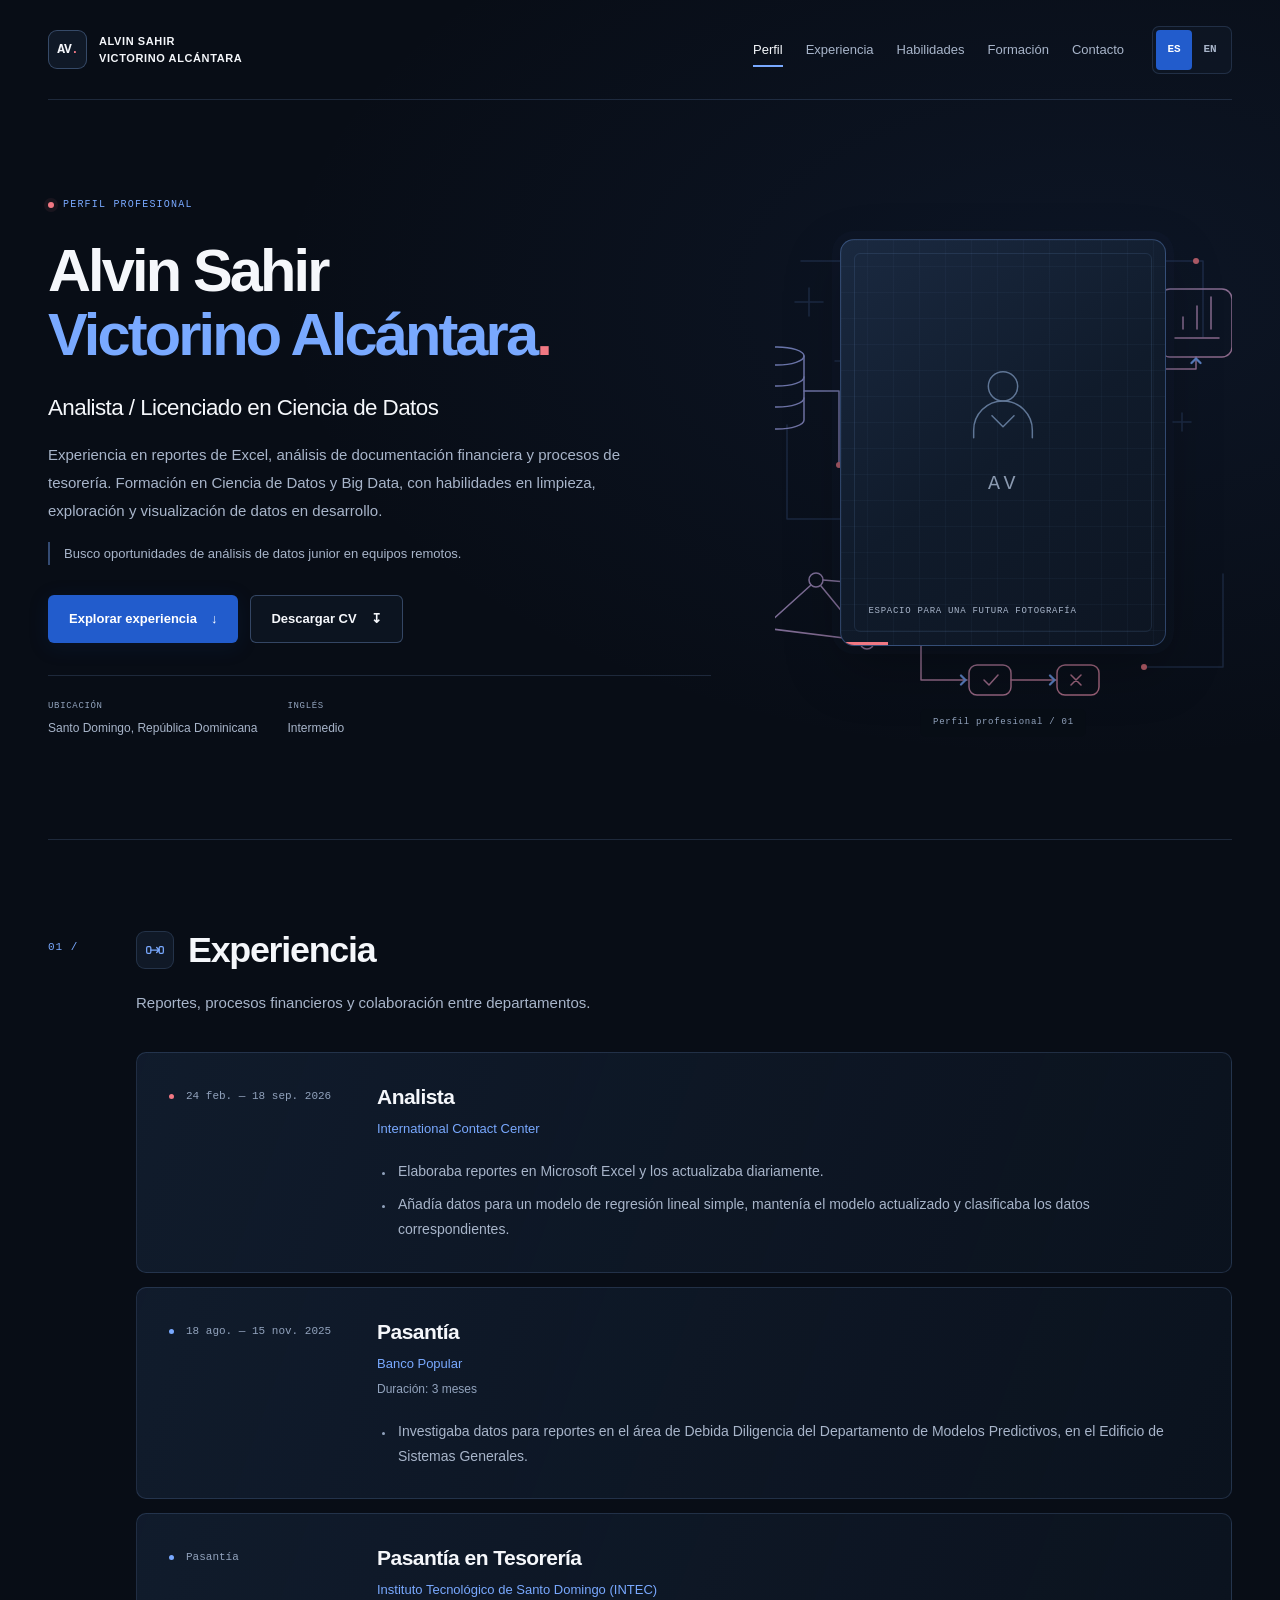
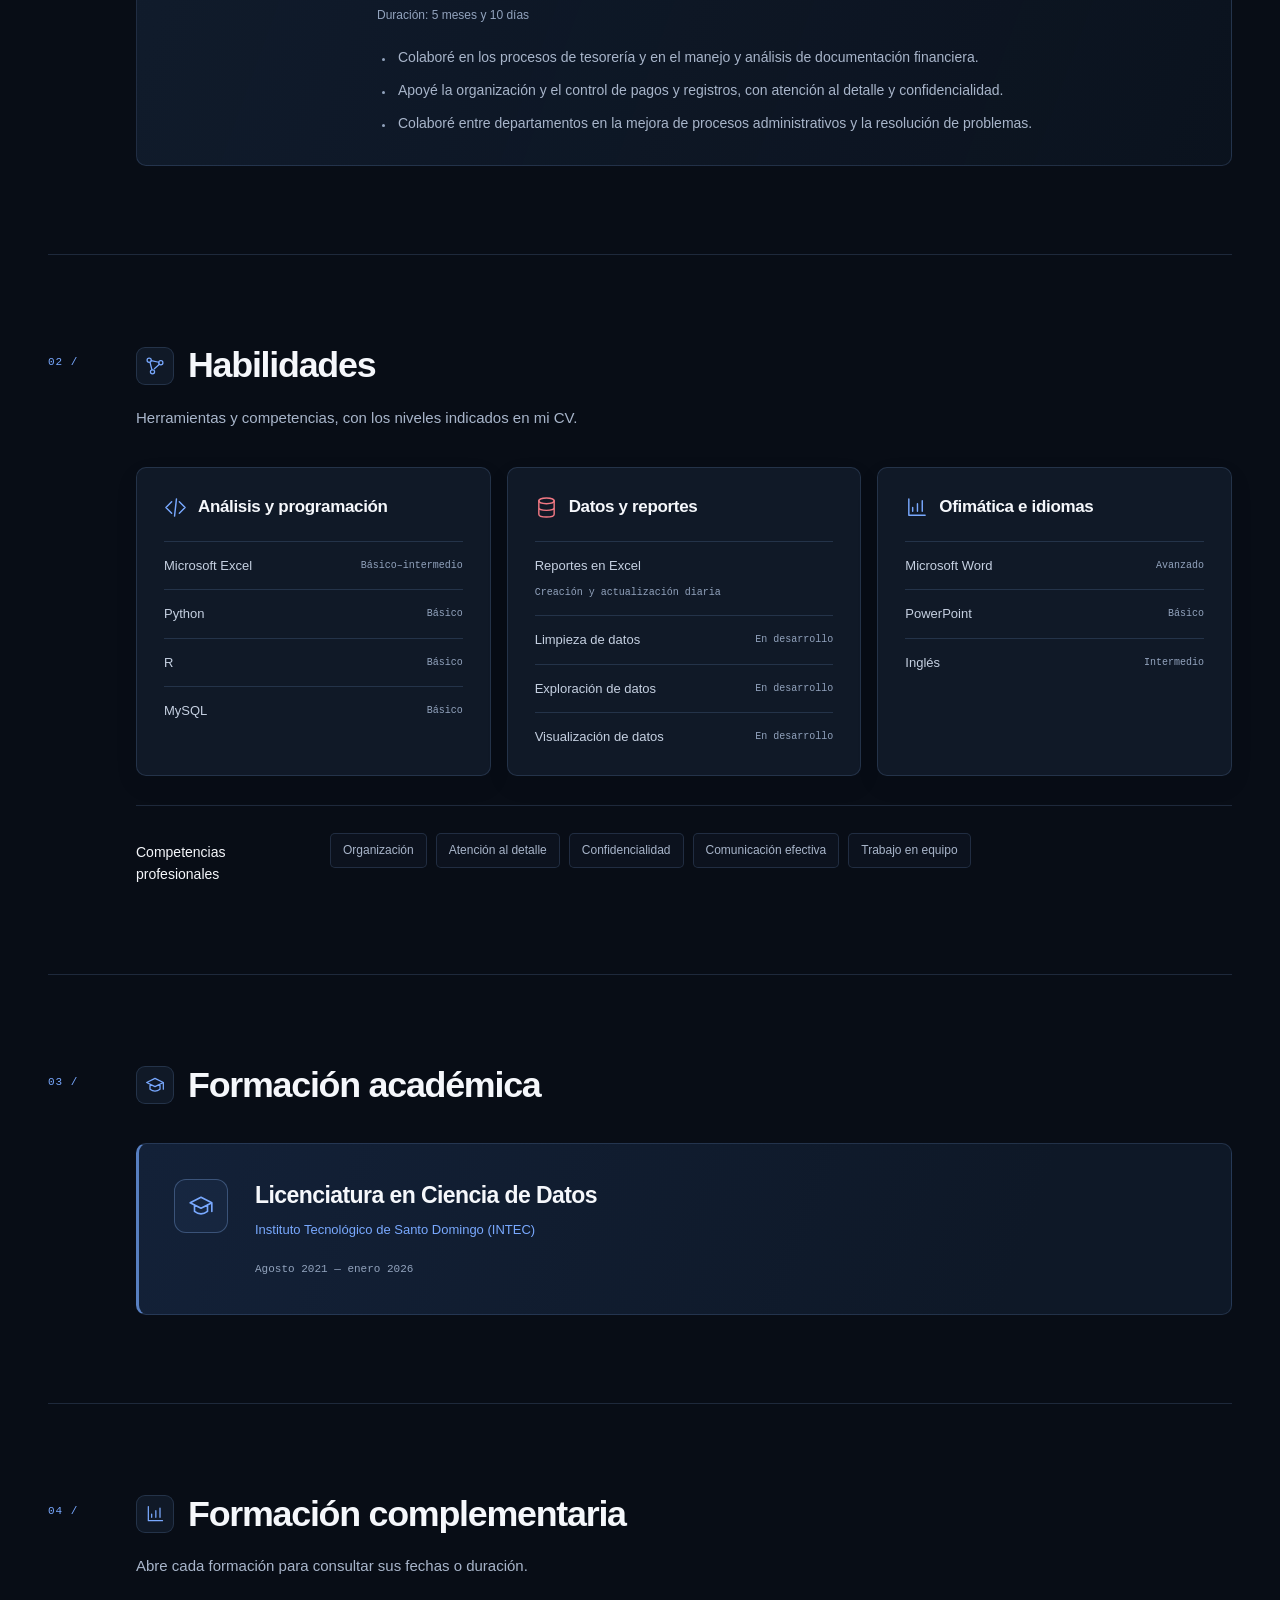
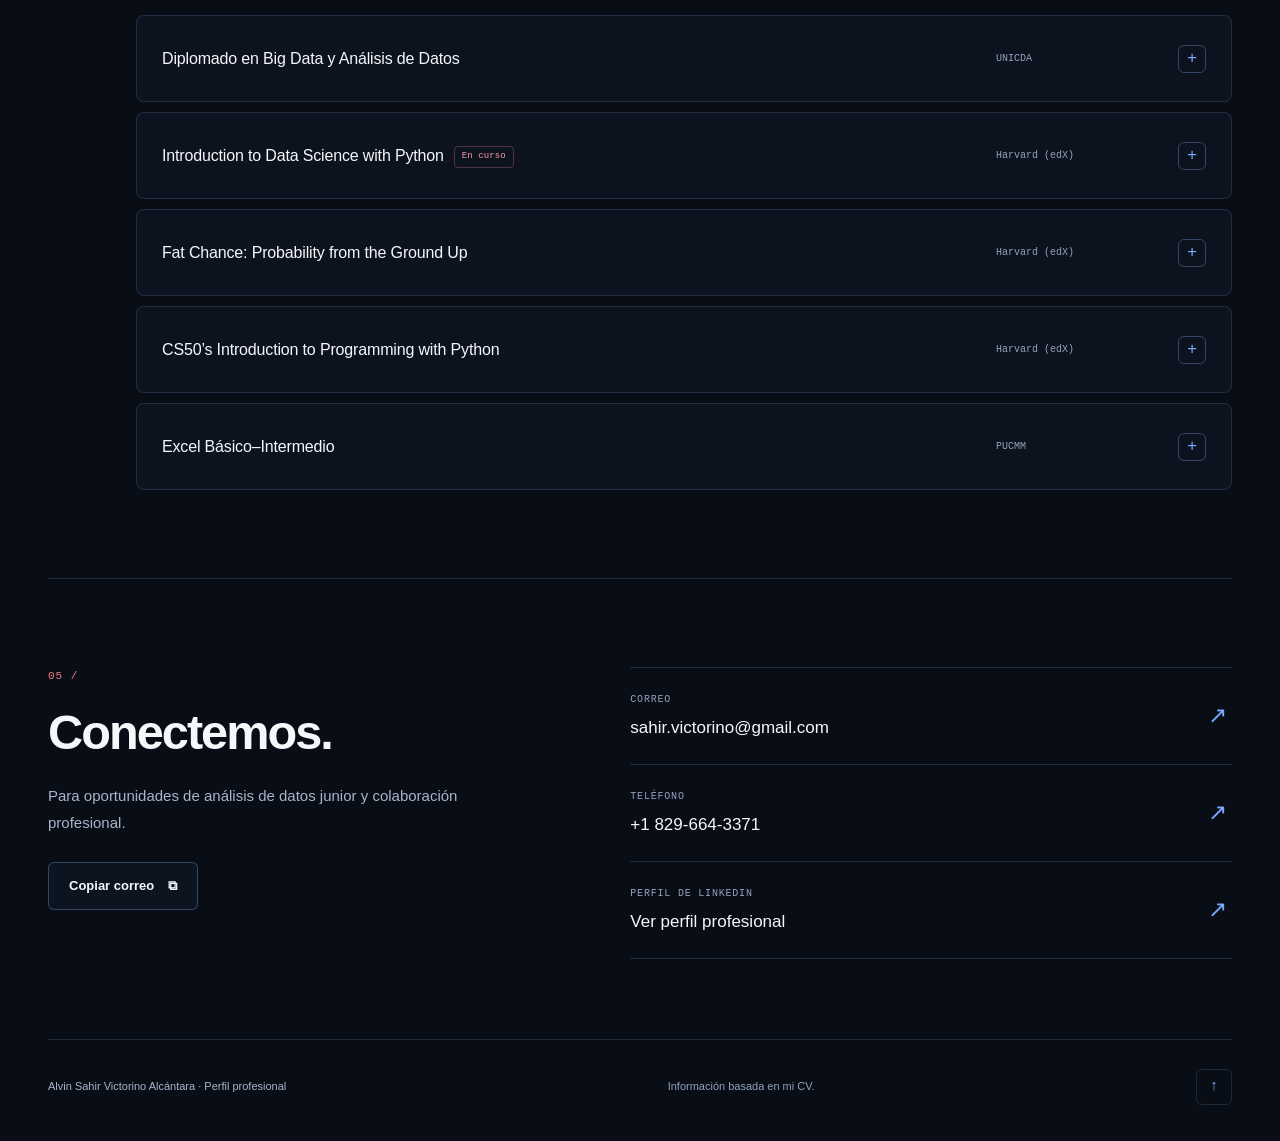
==== commit c61bf0b6: "Update analyst experience and CV downloads" ====
--- a/index.html
+++ b/index.html
@@ -9,9 +9,9 @@
   <meta name="theme-color" content="#080d16">
   <meta name="description" content="Perfil profesional de Alvin Sahir Victorino Alcántara: experiencia, habilidades y formación en Ciencia de Datos.">
   <title>Alvin Sahir Victorino Alcántara · Ciencia de Datos</title>
-  <link rel="icon" href="./assets/favicon.svg" type="image/svg+xml">
-  <link rel="stylesheet" href="./assets/styles.css">
-  <script type="module" src="./assets/app.js"></script>
+  <link rel="icon" href="./assets/favicon.svg?v=e727449af56a" type="image/svg+xml">
+  <link rel="stylesheet" href="./assets/styles.css?v=44ee3369aca1">
+  <script type="module" src="./assets/app.js?v=d43d9382f418"></script>
 </head>
 <body data-language="es" data-email="sahir.victorino@gmail.com" data-download-label="Descargar CV" data-downloading="Preparando descarga…" data-download-done="Descarga del CV iniciada." data-download-error="No se pudo descargar. Inténtalo de nuevo o contacta por correo." data-copied="Correo copiado." data-copy-error="No se pudo copiar. Puedes abrir el enlace de correo." data-menu-open="Abrir menú" data-menu-close="Cerrar menú">
   <a class="skip-link" href="#main">Saltar al contenido</a>
@@ -33,14 +33,14 @@
         <div class="hero-copy">
           <p class="eyebrow"><span class="status-dot" aria-hidden="true"></span>Perfil profesional</p>
           <h1 id="profile-title" class="hero-name"><span>Alvin Sahir</span><span>Victorino Alcántara<span class="name-dot" aria-hidden="true">.</span></span></h1>
-          <p class="hero-role">Analista Jr. / Licenciado en Ciencia de Datos</p>
+          <p class="hero-role">Analista / Licenciado en Ciencia de Datos</p>
           <p class="hero-summary">Experiencia en reportes de Excel, análisis de documentación financiera y procesos de tesorería. Formación en Ciencia de Datos y Big Data, con habilidades en limpieza, exploración y visualización de datos en desarrollo.</p>
           <p class="hero-goal">Busco oportunidades de análisis de datos junior en equipos remotos.</p>
           <div class="hero-actions"><a class="button primary" href="#experience">Explorar experiencia<span aria-hidden="true">↓</span></a><button class="button secondary" type="button" data-download>Descargar CV<span aria-hidden="true">↧</span></button></div>
           <div class="hero-meta"><div class="meta-item"><span>Ubicación</span><strong>Santo Domingo, República Dominicana</strong></div><div class="meta-item"><span>Inglés</span><strong>Intermedio</strong></div></div>
         </div>
         <div class="hero-art">
-          <img class="hero-diagram" src="./assets/data-flow.svg" alt="" aria-hidden="true" width="560" height="560">
+          <img class="hero-diagram" src="./assets/data-flow.svg?v=97999da335ee" alt="" aria-hidden="true" width="560" height="560">
           <div class="photo-stage" role="img" aria-label="Fondo abstracto provisional">
             <div class="portrait-placeholder" aria-hidden="true"><svg class="portrait-outline" viewBox="0 0 24 24" fill="none" stroke="currentColor" stroke-width="1.5" stroke-linecap="round" stroke-linejoin="round" aria-hidden="true" focusable="false"><circle cx="12" cy="8" r="4"/><path d="M4 22v-2a8 8 0 0 1 16 0v2M9 16l3 3 3-3"/></svg><span class="portrait-monogram">AV</span></div>
             <span class="art-caption">Espacio para una futura fotografía</span>
@@ -49,7 +49,7 @@
       </section>
       <section id="experience" class="section" aria-labelledby="experience-title">
         <div class="section-heading"><p class="section-kicker">01 /</p><h2 id="experience-title" class="heading-title"><svg class="section-icon" viewBox="0 0 24 24" fill="none" stroke="currentColor" stroke-width="1.5" stroke-linecap="round" stroke-linejoin="round" aria-hidden="true" focusable="false"><rect x="2" y="8" width="5" height="8" rx="1.5"/><rect x="17" y="8" width="5" height="8" rx="1.5"/><path d="M7 12h10m-3-3 3 3-3 3"/></svg><span>Experiencia</span></h2><p class="section-intro">Reportes, procesos financieros y colaboración entre departamentos.</p></div>
-        <div class="experience-list"><article class="experience-item" data-fact-id="icc"><div class="experience-date">24 feb. — 18 sep. 2026</div><div class="experience-body"><h3>Analista Jr.</h3><p class="organization">International Contact Center</p><ul class="detail-list"><li>Elaboré reportes en Microsoft Excel y los actualicé diariamente.</li></ul></div></article><article class="experience-item" data-fact-id="intec-treasury"><div class="experience-date">Pasantía</div><div class="experience-body"><h3>Pasantía en Tesorería</h3><p class="organization">Instituto Tecnológico de Santo Domingo (INTEC)</p><p class="duration">Duración: 5 meses y 10 días</p><ul class="detail-list"><li>Colaboré en los procesos de tesorería y en el manejo y análisis de documentación financiera.</li><li>Apoyé la organización y el control de pagos y registros, con atención al detalle y confidencialidad.</li><li>Colaboré entre departamentos en la mejora de procesos administrativos y la resolución de problemas.</li></ul></div></article></div>
+        <div class="experience-list"><article class="experience-item" data-fact-id="icc"><div class="experience-date">24 feb. — 18 sep. 2026</div><div class="experience-body"><h3>Analista</h3><p class="organization">International Contact Center</p><ul class="detail-list"><li>Elaboraba reportes en Microsoft Excel y los actualizaba diariamente.</li><li>Añadía datos para un modelo de regresión lineal simple, mantenía el modelo actualizado y clasificaba los datos correspondientes.</li></ul></div></article><article class="experience-item" data-fact-id="banco-popular"><div class="experience-date">18 ago. — 15 nov. 2025</div><div class="experience-body"><h3>Pasantía</h3><p class="organization">Banco Popular</p><p class="duration">Duración: 3 meses</p><ul class="detail-list"><li>Investigaba datos para reportes en el área de Debida Diligencia del Departamento de Modelos Predictivos, en el Edificio de Sistemas Generales.</li></ul></div></article><article class="experience-item" data-fact-id="intec-treasury"><div class="experience-date">Pasantía</div><div class="experience-body"><h3>Pasantía en Tesorería</h3><p class="organization">Instituto Tecnológico de Santo Domingo (INTEC)</p><p class="duration">Duración: 5 meses y 10 días</p><ul class="detail-list"><li>Colaboré en los procesos de tesorería y en el manejo y análisis de documentación financiera.</li><li>Apoyé la organización y el control de pagos y registros, con atención al detalle y confidencialidad.</li><li>Colaboré entre departamentos en la mejora de procesos administrativos y la resolución de problemas.</li></ul></div></article></div>
       </section>
       <section id="skills" class="section" aria-labelledby="skills-title">
         <div class="section-heading"><p class="section-kicker">02 /</p><h2 id="skills-title" class="heading-title"><svg class="section-icon" viewBox="0 0 24 24" fill="none" stroke="currentColor" stroke-width="1.5" stroke-linecap="round" stroke-linejoin="round" aria-hidden="true" focusable="false"><circle cx="5" cy="5" r="2.5"/><circle cx="19" cy="8" r="2.5"/><circle cx="9" cy="19" r="2.5"/><path d="m7.5 5.5 9 2M6 7.5 8.3 16.5m3-1.2 6-5.3"/></svg><span>Habilidades</span></h2><p class="section-intro">Herramientas y competencias, con los niveles indicados en mi CV.</p></div>
@@ -58,7 +58,7 @@
       </section>
       <section id="education" class="section" aria-labelledby="education-title">
         <div class="section-heading"><p class="section-kicker">03 /</p><h2 id="education-title" class="heading-title"><svg class="section-icon" viewBox="0 0 24 24" fill="none" stroke="currentColor" stroke-width="1.5" stroke-linecap="round" stroke-linejoin="round" aria-hidden="true" focusable="false"><path d="m2 9 10-5 10 5-10 5-10-5Zm4 2v6c4 3 8 3 12 0v-6m4-2v8"/></svg><span>Formación académica</span></h2></div>
-        <article class="education-card"><div class="education-icon" aria-hidden="true"><svg class="education-symbol" viewBox="0 0 24 24" fill="none" stroke="currentColor" stroke-width="1.5" stroke-linecap="round" stroke-linejoin="round" aria-hidden="true" focusable="false"><path d="m2 9 10-5 10 5-10 5-10-5Zm4 2v6c4 3 8 3 12 0v-6m4-2v8"/></svg></div><div class="education-body"><h3>Licenciatura en Ciencia de Datos</h3><p class="organization">Instituto Tecnológico de Santo Domingo (INTEC)</p><p class="education-date">Agosto 2021 — enero 2026</p><p class="graduation">Graduación: abril de 2026</p></div></article>
+        <article class="education-card"><div class="education-icon" aria-hidden="true"><svg class="education-symbol" viewBox="0 0 24 24" fill="none" stroke="currentColor" stroke-width="1.5" stroke-linecap="round" stroke-linejoin="round" aria-hidden="true" focusable="false"><path d="m2 9 10-5 10 5-10 5-10-5Zm4 2v6c4 3 8 3 12 0v-6m4-2v8"/></svg></div><div class="education-body"><h3>Licenciatura en Ciencia de Datos</h3><p class="organization">Instituto Tecnológico de Santo Domingo (INTEC)</p><p class="education-date">Agosto 2021 — enero 2026</p></div></article>
       </section>
       <section id="training" class="section" aria-labelledby="training-title">
         <div class="section-heading"><p class="section-kicker">04 /</p><h2 id="training-title" class="heading-title"><svg class="section-icon" viewBox="0 0 24 24" fill="none" stroke="currentColor" stroke-width="1.5" stroke-linecap="round" stroke-linejoin="round" aria-hidden="true" focusable="false"><path d="M4 3v17h17M8 16v-4m5 4V8m5 8V5"/></svg><span>Formación complementaria</span></h2><p class="section-intro">Abre cada formación para consultar sus fechas o duración.</p></div>
